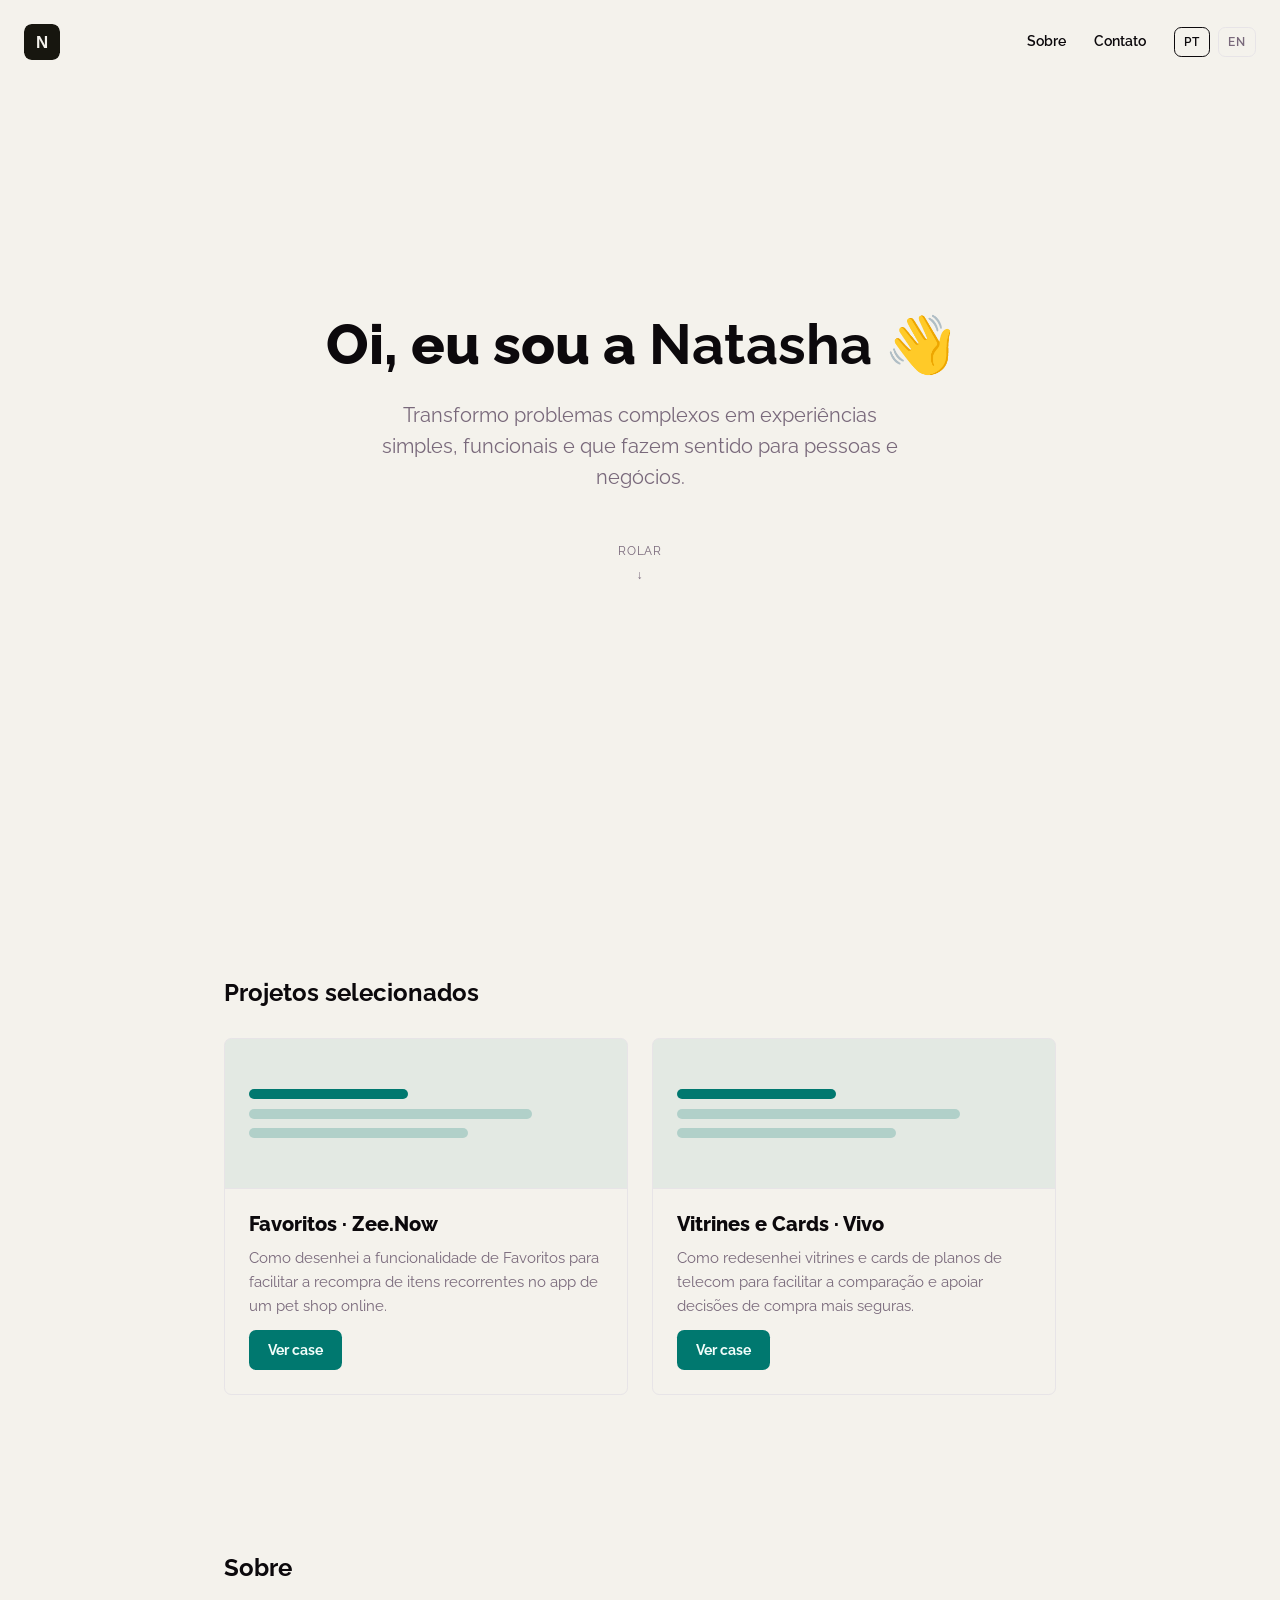
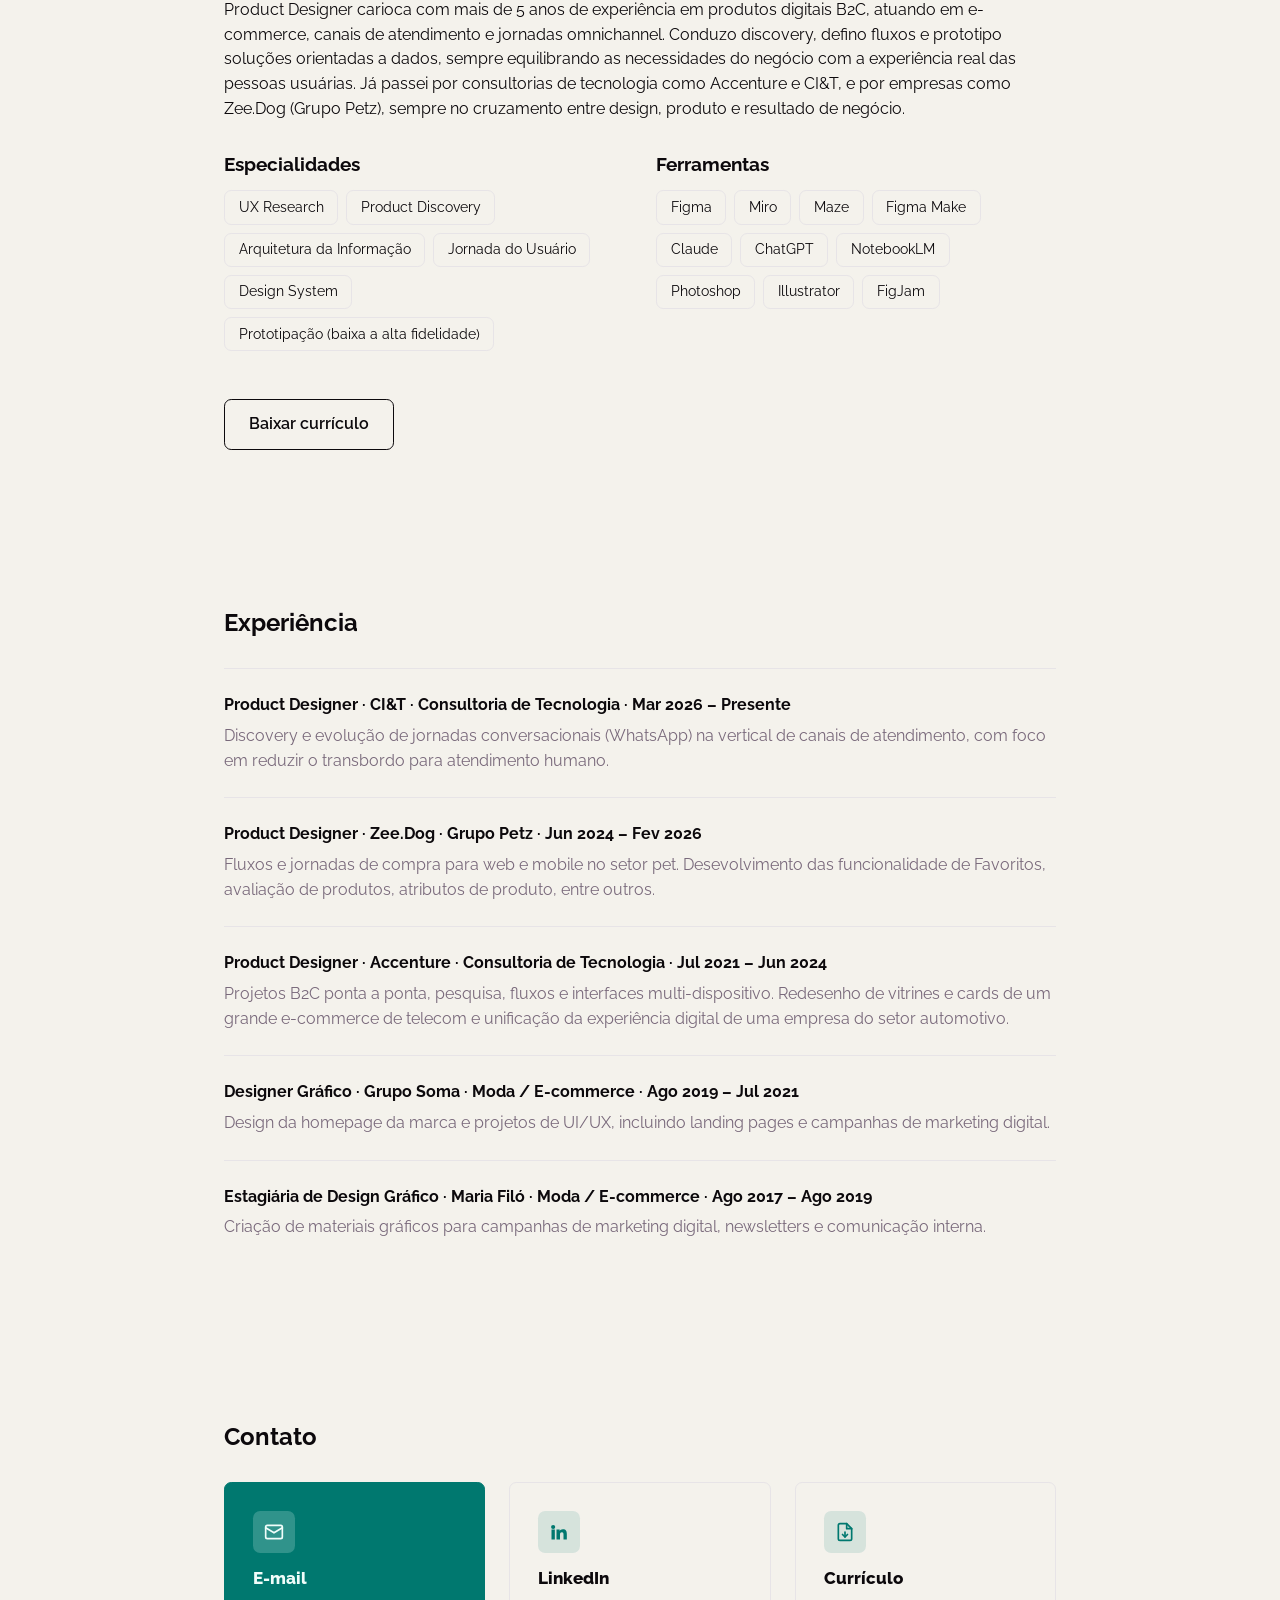
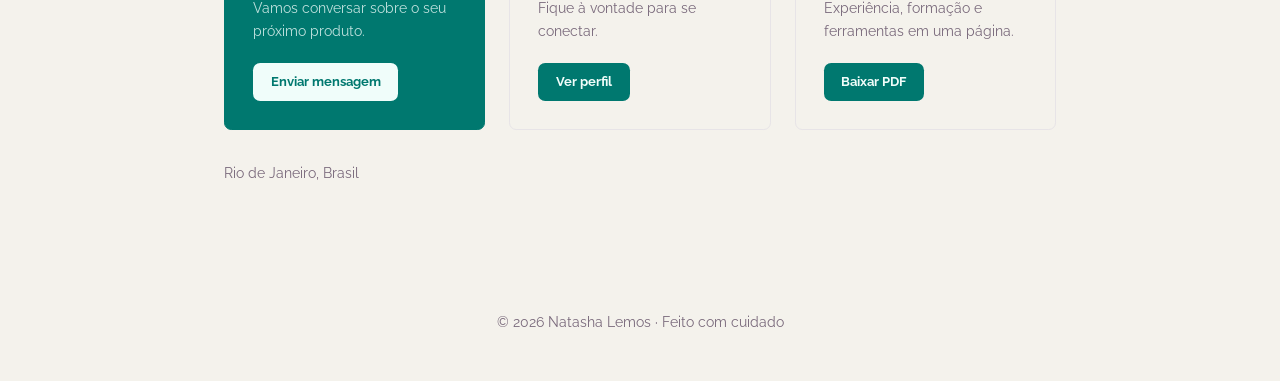
==== index.html @ 6dbf9a7b "Ajusta o texto do card do LinkedIn" ====
<!DOCTYPE html>
<html lang="pt">
<head>
  <meta charset="UTF-8" />
  <meta name="viewport" content="width=device-width, initial-scale=1.0" />
  <title>Natasha Lemos · Product Designer</title>
  <meta name="description" content="Natasha Lemos, Product Designer — discovery, jornadas omnichannel e experiência do usuário em produtos digitais B2C." />

  <meta property="og:type" content="website" />
  <meta property="og:url" content="https://natashalemos.vercel.app/" />
  <meta property="og:title" content="Natasha Lemos · Product Designer" />
  <meta property="og:description" content="Natasha Lemos, Product Designer — discovery, jornadas omnichannel e experiência do usuário em produtos digitais B2C." />
  <meta property="og:image" content="https://natashalemos.vercel.app/assets/og-image.png" />
  <meta property="og:image:width" content="1200" />
  <meta property="og:image:height" content="630" />
  <meta name="twitter:card" content="summary_large_image" />

  <link rel="preconnect" href="https://fonts.googleapis.com" />
  <link rel="preconnect" href="https://fonts.gstatic.com" crossorigin />
  <link rel="stylesheet" href="https://fonts.googleapis.com/css2?family=Raleway:wght@400;600;700;800&display=swap" />

  <link rel="icon" href="favicon.svg" type="image/svg+xml" />
  <link rel="stylesheet" href="css/style.css" />
</head>
<body>

  <header class="site-nav" id="siteNav">
    <a class="site-nav__logo" href="#hero" aria-label="Natasha Lemos">
      <img src="favicon.svg" alt="" width="36" height="36" />
    </a>

    <nav class="site-nav__links">
      <a href="#about">
        <span class="i18n" data-lang="pt">Sobre</span>
        <span class="i18n" data-lang="en" hidden>About</span>
      </a>
      <a href="#contact">
        <span class="i18n" data-lang="pt">Contato</span>
        <span class="i18n" data-lang="en" hidden>Contact</span>
      </a>
      <div class="lang-toggle" role="group" aria-label="Idioma / Language">
        <button type="button" class="lang-btn is-active" data-lang="pt" aria-pressed="true">PT</button>
        <button type="button" class="lang-btn" data-lang="en" aria-pressed="false">EN</button>
      </div>
    </nav>
  </header>

  <main>

    <!-- ============================= HERO ============================= -->
    <section id="hero" class="section hero">
      <h1>
        <span class="i18n" data-lang="pt">Oi, eu sou a <strong>Natasha</strong> 👋</span>
        <span class="i18n" data-lang="en" hidden>Hi, I'm <strong>Natasha</strong> 👋</span>
      </h1>
      <p class="hero__subtitle">
        <span class="i18n" data-lang="pt">Transformo problemas complexos em experiências simples, funcionais e que fazem sentido para pessoas e negócios.</span>
        <span class="i18n" data-lang="en" hidden>I turn complex problems into experiences that are simple, functional, and make sense for people and businesses.</span>
      </p>
      <button type="button" class="scroll-hint" data-scroll-target="#work">
        <span>
          <span class="i18n" data-lang="pt">Rolar</span>
          <span class="i18n" data-lang="en" hidden>Scroll</span>
        </span>
        <span aria-hidden="true">↓</span>
      </button>
    </section>

    <!-- ======================= SELECTED WORK ======================== -->
    <section id="work" class="section work">
      <h2>
        <span class="i18n" data-lang="pt">Projetos selecionados</span>
        <span class="i18n" data-lang="en" hidden>Selected work</span>
      </h2>

      <ul class="work__list">
        <!-- Duplique este <li> para cada novo projeto e ajuste o href e os textos -->
        <li class="work-card">
          <a href="projetos/favoritos-zee-now.html">
            <div class="work-card__preview" aria-hidden="true">
              <span></span><span></span><span></span>
            </div>
            <div class="work-card__body">
              <h3>
                <span class="i18n" data-lang="pt">Favoritos · Zee.Now</span>
                <span class="i18n" data-lang="en" hidden>Favorites · Zee.Now</span>
              </h3>
              <p>
                <span class="i18n" data-lang="pt">Como desenhei a funcionalidade de Favoritos para facilitar a recompra de itens recorrentes no app de um pet shop online.</span>
                <span class="i18n" data-lang="en" hidden>How I designed the Favorites feature to make repurchasing recurring items easier in an online pet shop app.</span>
              </p>
              <span class="work-card__cta">
                <span class="i18n" data-lang="pt">Ver case</span>
                <span class="i18n" data-lang="en" hidden>View case</span>
              </span>
            </div>
          </a>
        </li>
        <li class="work-card">
          <a href="projetos/vitrines-cards-vivo.html">
            <div class="work-card__preview" aria-hidden="true">
              <span></span><span></span><span></span>
            </div>
            <div class="work-card__body">
              <h3>
                <span class="i18n" data-lang="pt">Vitrines e Cards · Vivo</span>
                <span class="i18n" data-lang="en" hidden>Storefronts and Cards · Vivo</span>
              </h3>
              <p>
                <span class="i18n" data-lang="pt">Como redesenhei vitrines e cards de planos de telecom para facilitar a comparação e apoiar decisões de compra mais seguras.</span>
                <span class="i18n" data-lang="en" hidden>How I redesigned telecom plan storefronts and cards to make comparison easier and support more confident purchase decisions.</span>
              </p>
              <span class="work-card__cta">
                <span class="i18n" data-lang="pt">Ver case</span>
                <span class="i18n" data-lang="en" hidden>View case</span>
              </span>
            </div>
          </a>
        </li>
      </ul>
    </section>

    <!-- ============================ ABOUT ============================ -->
    <section id="about" class="section about">
      <h2>
        <span class="i18n" data-lang="pt">Sobre</span>
        <span class="i18n" data-lang="en" hidden>About</span>
      </h2>
      <p>
        <span class="i18n" data-lang="pt">Product Designer carioca com mais de 5 anos de experiência em produtos digitais B2C, atuando em e-commerce, canais de atendimento e jornadas omnichannel. Conduzo discovery, defino fluxos e prototipo soluções orientadas a dados, sempre equilibrando as necessidades do negócio com a experiência real das pessoas usuárias. Já passei por consultorias de tecnologia como Accenture e CI&T, e por empresas como Zee.Dog (Grupo Petz), sempre no cruzamento entre design, produto e resultado de negócio.</span>
        <span class="i18n" data-lang="en" hidden>Product Designer based in Rio de Janeiro, Brazil, with 5+ years of experience in B2C digital products across e-commerce, customer service channels, and omnichannel journeys. I run discovery, define flows, and prototype data-informed solutions, always balancing business needs with real user experience. I've worked with technology consultancies like Accenture and CI&T, and with companies like Zee.Dog (Grupo Petz), always at the intersection of design, product, and business outcomes.</span>
      </p>

      <div class="about__grid">
        <div>
          <h3>
            <span class="i18n" data-lang="pt">Especialidades</span>
            <span class="i18n" data-lang="en" hidden>Specialties</span>
          </h3>
          <ul class="tag-list">
            <li><span class="i18n" data-lang="pt">UX Research</span><span class="i18n" data-lang="en" hidden>UX Research</span></li>
            <li><span class="i18n" data-lang="pt">Product Discovery</span><span class="i18n" data-lang="en" hidden>Product Discovery</span></li>
            <li><span class="i18n" data-lang="pt">Arquitetura da Informação</span><span class="i18n" data-lang="en" hidden>Information Architecture</span></li>
            <li><span class="i18n" data-lang="pt">Jornada do Usuário</span><span class="i18n" data-lang="en" hidden>User Journey</span></li>
            <li><span class="i18n" data-lang="pt">Design System</span><span class="i18n" data-lang="en" hidden>Design Systems</span></li>
            <li><span class="i18n" data-lang="pt">Prototipação (baixa a alta fidelidade)</span><span class="i18n" data-lang="en" hidden>Prototyping (low to high fidelity)</span></li>
          </ul>
        </div>

        <div>
          <h3>
            <span class="i18n" data-lang="pt">Ferramentas</span>
            <span class="i18n" data-lang="en" hidden>Tools</span>
          </h3>
          <ul class="tag-list">
            <li>Figma</li>
            <li>Miro</li>
            <li>Maze</li>
            <li>Figma Make</li>
            <li>Claude</li>
            <li>ChatGPT</li>
            <li>NotebookLM</li>
            <li>Photoshop</li>
            <li>Illustrator</li>
            <li>FigJam</li>
          </ul>
        </div>
      </div>

      <a class="button" href="assets/CV-NatashaLemosFerreira.pdf" download>
        <span class="i18n" data-lang="pt">Baixar currículo</span>
        <span class="i18n" data-lang="en" hidden>Download CV</span>
      </a>
    </section>

    <!-- ========================= EXPERIENCE ========================== -->
    <section id="experience" class="section experience">
      <h2>
        <span class="i18n" data-lang="pt">Experiência</span>
        <span class="i18n" data-lang="en" hidden>Experience</span>
      </h2>

      <ol class="timeline">
        <li>
          <p class="timeline__role">
            <span class="i18n" data-lang="pt">Product Designer · CI&amp;T · Consultoria de Tecnologia · Mar 2026 – Presente</span>
            <span class="i18n" data-lang="en" hidden>Product Designer · CI&amp;T · Technology Consultancy · Mar 2026 – Present</span>
          </p>
          <p class="timeline__desc">
            <span class="i18n" data-lang="pt">Discovery e evolução de jornadas conversacionais (WhatsApp) na vertical de canais de atendimento, com foco em reduzir o transbordo para atendimento humano.</span>
            <span class="i18n" data-lang="en" hidden>Discovery and evolution of conversational journeys (WhatsApp) within the customer service channels vertical, focused on reducing handoffs to human support.</span>
          </p>
        </li>
        <li>
          <p class="timeline__role">
            <span class="i18n" data-lang="pt">Product Designer · Zee.Dog · Grupo Petz · Jun 2024 – Fev 2026</span>
            <span class="i18n" data-lang="en" hidden>Product Designer · Zee.Dog · Grupo Petz · Jun 2024 – Feb 2026</span>
          </p>
          <p class="timeline__desc">
            <span class="i18n" data-lang="pt">Fluxos e jornadas de compra para web e mobile no setor pet. Desevolvimento das funcionalidade de Favoritos, avaliação de produtos, atributos de produto, entre outros.</span>
            <span class="i18n" data-lang="en" hidden>Purchase flows and customer journeys for web and mobile in the pet industry. Development of features such as Favorites, product reviews, product attributes, and more.</span>
          </p>
        </li>
        <li>
          <p class="timeline__role">
            <span class="i18n" data-lang="pt">Product Designer · Accenture · Consultoria de Tecnologia · Jul 2021 – Jun 2024</span>
            <span class="i18n" data-lang="en" hidden>Product Designer · Accenture · Technology Consultancy · Jul 2021 – Jun 2024</span>
          </p>
          <p class="timeline__desc">
            <span class="i18n" data-lang="pt">Projetos B2C ponta a ponta, pesquisa, fluxos e interfaces multi-dispositivo. Redesenho de vitrines e cards de um grande e-commerce de telecom e unificação da experiência digital de uma empresa do setor automotivo.</span>
            <span class="i18n" data-lang="en" hidden>End-to-end B2C projects — research, flows, and multi-device interfaces. Redesigned e-commerce storefronts for a telecom company and unified the digital experience for an automotive company.</span>
          </p>
        </li>
        <li>
          <p class="timeline__role">
            <span class="i18n" data-lang="pt">Designer Gráfico · Grupo Soma · Moda / E-commerce · Ago 2019 – Jul 2021</span>
            <span class="i18n" data-lang="en" hidden>Graphic Designer · Grupo Soma · Fashion / E-commerce · Aug 2019 – Jul 2021</span>
          </p>
          <p class="timeline__desc">
            <span class="i18n" data-lang="pt">Design da homepage da marca e projetos de UI/UX, incluindo landing pages e campanhas de marketing digital.</span>
            <span class="i18n" data-lang="en" hidden>Designed the brand's homepage and UI/UX projects, including landing pages and digital marketing campaigns.</span>
          </p>
        </li>
        <li>
          <p class="timeline__role">
            <span class="i18n" data-lang="pt">Estagiária de Design Gráfico · Maria Filó · Moda / E-commerce · Ago 2017 – Ago 2019</span>
            <span class="i18n" data-lang="en" hidden>Graphic Design Intern · Maria Filó · Fashion / E-commerce · Aug 2017 – Aug 2019</span>
          </p>
          <p class="timeline__desc">
            <span class="i18n" data-lang="pt">Criação de materiais gráficos para campanhas de marketing digital, newsletters e comunicação interna.</span>
            <span class="i18n" data-lang="en" hidden>Created graphic materials for digital marketing campaigns, newsletters, and internal communications.</span>
          </p>
        </li>
      </ol>
    </section>

    <!-- =========================== CONTACT ============================ -->
    <section id="contact" class="section contact">
      <h2>
        <span class="i18n" data-lang="pt">Contato</span>
        <span class="i18n" data-lang="en" hidden>Contact</span>
      </h2>
      <div class="contact__grid">
        <a class="contact-card contact-card--accent" href="mailto:natasha.lemosmf@gmail.com">
          <span class="contact-card__icon" aria-hidden="true">
            <svg viewBox="0 0 24 24" fill="none" stroke="currentColor" stroke-width="2" stroke-linecap="round" stroke-linejoin="round">
              <rect x="2" y="4" width="20" height="16" rx="2" />
              <path d="m22 7-10 6L2 7" />
            </svg>
          </span>
          <h3>
            <span class="i18n" data-lang="pt">E-mail</span>
            <span class="i18n" data-lang="en" hidden>Email</span>
          </h3>
          <p>
            <span class="i18n" data-lang="pt">Vamos conversar sobre o seu próximo produto.</span>
            <span class="i18n" data-lang="en" hidden>Let's talk about your next product.</span>
          </p>
          <span class="contact-card__cta">
            <span class="i18n" data-lang="pt">Enviar mensagem</span>
            <span class="i18n" data-lang="en" hidden>Send a message</span>
          </span>
        </a>

        <a class="contact-card" href="https://www.linkedin.com/in/natashalemos/" target="_blank" rel="noopener">
          <span class="contact-card__icon" aria-hidden="true">
            <svg viewBox="0 0 24 24" fill="currentColor">
              <path d="M4.98 3.5a2.5 2.5 0 1 1 0 5 2.5 2.5 0 0 1 0-5zM3 9h4v12H3zM9 9h3.8v1.7h.05c.53-.95 1.83-1.95 3.77-1.95 4.03 0 4.78 2.5 4.78 5.75V21h-4v-5.6c0-1.34-.03-3.06-1.95-3.06-1.95 0-2.25 1.45-2.25 2.96V21H9z" />
            </svg>
          </span>
          <h3>LinkedIn</h3>
          <p>
            <span class="i18n" data-lang="pt">Fique à vontade para se conectar.</span>
            <span class="i18n" data-lang="en" hidden>Feel free to connect.</span>
          </p>
          <span class="contact-card__cta">
            <span class="i18n" data-lang="pt">Ver perfil</span>
            <span class="i18n" data-lang="en" hidden>View profile</span>
          </span>
        </a>

        <a class="contact-card" href="assets/CV-NatashaLemosFerreira.pdf" download>
          <span class="contact-card__icon" aria-hidden="true">
            <svg viewBox="0 0 24 24" fill="none" stroke="currentColor" stroke-width="2" stroke-linecap="round" stroke-linejoin="round">
              <path d="M14 2H6a2 2 0 0 0-2 2v16a2 2 0 0 0 2 2h12a2 2 0 0 0 2-2V8z" />
              <path d="M14 2v6h6" />
              <path d="M12 18v-6" />
              <path d="m9 15 3 3 3-3" />
            </svg>
          </span>
          <h3>
            <span class="i18n" data-lang="pt">Currículo</span>
            <span class="i18n" data-lang="en" hidden>Resume</span>
          </h3>
          <p>
            <span class="i18n" data-lang="pt">Experiência, formação e ferramentas em uma página.</span>
            <span class="i18n" data-lang="en" hidden>Experience, education, and tools on a single page.</span>
          </p>
          <span class="contact-card__cta">
            <span class="i18n" data-lang="pt">Baixar PDF</span>
            <span class="i18n" data-lang="en" hidden>Download PDF</span>
          </span>
        </a>
      </div>

      <p class="contact__location">
        <span class="i18n" data-lang="pt">Rio de Janeiro, Brasil</span>
        <span class="i18n" data-lang="en" hidden>Rio de Janeiro, Brazil</span>
      </p>
    </section>

  </main>

  <footer class="footer">
    <p>
      &copy; <span id="year"></span> Natasha Lemos ·
      <span class="i18n" data-lang="pt">Feito com cuidado</span>
      <span class="i18n" data-lang="en" hidden>Made with care</span>
    </p>
  </footer>

  <script src="js/main.js"></script>
</body>
</html>
---- css/style.css ----
/* ===================================================================
   Design tokens
   =================================================================== */
/* Tema exportado do shadcn/ui — preset b5dy0WJYw
   (estilo Luma, base Mauve, acento Teal, radius Small, fonte Raleway).
   A cor de fundo é a original do portfólio, não a do preset. */
:root {
  --bg: #f4f2ec;
  --text: oklch(0.145 0.008 326);
  --muted: oklch(0.542 0.034 322.5);
  --accent: oklch(0.511 0.096 186.391);
  --accent-contrast: oklch(0.984 0.014 180.72);
  --border: oklch(0.922 0.005 325.62);
  --radius: 0.45rem;
  --maxw: 880px;
  --font-body: "Raleway", -apple-system, BlinkMacSystemFont, "Segoe UI",
    Helvetica, Arial, sans-serif;
  --font-heading: "Raleway", -apple-system, BlinkMacSystemFont, "Segoe UI",
    Helvetica, Arial, sans-serif;
}

* {
  box-sizing: border-box;
}

html {
  scroll-behavior: smooth;
}

body {
  margin: 0;
  background: var(--bg);
  color: var(--text);
  font-family: var(--font-body);
  line-height: 1.55;
}

h1,
h2,
h3 {
  font-family: var(--font-heading);
  line-height: 1.1;
  margin: 0;
}

p {
  margin: 0;
}

a {
  color: inherit;
}

ul,
ol {
  margin: 0;
  padding: 0;
  list-style: none;
}

/* Esconde o idioma que não está ativo (ver js/main.js) */
.i18n[hidden] {
  display: none;
}

/* ===================================================================
   Navegação fixa no topo
   =================================================================== */
.site-nav {
  position: fixed;
  top: 0;
  left: 0;
  right: 0;
  z-index: 50;
  display: flex;
  align-items: center;
  justify-content: space-between;
  gap: 1rem;
  padding: 1.5rem;
  background: transparent;
  border-bottom: 1px solid transparent;
  transition: background-color 0.25s ease, border-color 0.25s ease,
    backdrop-filter 0.25s ease;
}

/* Enquanto a página está no topo, o header fica transparente sobre o hero.
   Ao rolar, js/main.js adiciona esta classe e ele vira um vidro fosco. */
.site-nav.is-scrolled {
  background: rgba(244, 242, 236, 0.75);
  border-bottom-color: var(--border);
  backdrop-filter: blur(10px);
  -webkit-backdrop-filter: blur(10px);
}

.site-nav__logo {
  display: flex;
  align-items: center;
  line-height: 0;
}

.site-nav__logo img {
  display: block;
  width: 36px;
  height: 36px;
  border-radius: var(--radius);
}

.site-nav__links {
  display: flex;
  align-items: center;
  gap: 1.75rem;
}

.site-nav__links a {
  text-decoration: none;
  font-size: 0.85rem;
  font-weight: 600;
}

.site-nav__links a:hover {
  color: var(--accent);
}

.lang-toggle {
  display: flex;
  gap: 0.5rem;
}

.lang-btn {
  border: 1px solid var(--border);
  background: transparent;
  color: var(--muted);
  font: inherit;
  font-size: 0.75rem;
  font-weight: 600;
  text-transform: uppercase;
  letter-spacing: 0.04em;
  padding: 0.3rem 0.6rem;
  border-radius: var(--radius);
  cursor: pointer;
}

.lang-btn.is-active {
  border-color: var(--text);
  color: var(--text);
}

@media (max-width: 640px) {
  .site-nav {
    flex-wrap: wrap;
    padding: 1rem 1.25rem;
  }

  .site-nav__links {
    gap: 1rem;
  }
}

/* ===================================================================
   Seções gerais
   =================================================================== */
.section {
  max-width: var(--maxw);
  margin: 0 auto;
  padding: 5rem 1.5rem;
  scroll-margin-top: 5rem;
}

/* ===================================================================
   Hero
   =================================================================== */
.hero {
  min-height: 100svh;
  max-width: none;
  display: flex;
  flex-direction: column;
  justify-content: center;
  align-items: center;
  text-align: center;
  gap: 1.5rem;
  padding-left: clamp(1.5rem, 6vw, 6rem);
  padding-right: clamp(1.5rem, 6vw, 6rem);
}

.hero h1 {
  font-size: clamp(2rem, 6vw, 3.5rem);
  font-weight: 800;
  max-width: 22ch;
}

.hero__subtitle {
  color: var(--muted);
  font-size: clamp(1rem, 2.2vw, 1.25rem);
  max-width: 45ch;
}

.scroll-hint {
  margin-top: 1.5rem;
  border: none;
  background: none;
  color: var(--muted);
  font: inherit;
  font-size: 0.75rem;
  text-transform: uppercase;
  letter-spacing: 0.08em;
  display: flex;
  flex-direction: column;
  align-items: center;
  gap: 0.4rem;
  cursor: pointer;
}

/* ===================================================================
   Selected work — cards lado a lado
   =================================================================== */
.work h2 {
  margin-bottom: 2rem;
}

.work__list {
  display: grid;
  grid-template-columns: repeat(auto-fit, minmax(280px, 1fr));
  gap: 1.5rem;
}

.work-card {
  display: flex;
}

.work-card > a {
  display: flex;
  flex-direction: column;
  width: 100%;
  border: 1px solid var(--border);
  border-radius: var(--radius);
  background: var(--bg);
  text-decoration: none;
  overflow: hidden;
  transition: border-color 0.2s ease, transform 0.2s ease,
    box-shadow 0.2s ease;
}

.work-card > a:hover {
  border-color: var(--accent);
  transform: translateY(-2px);
  box-shadow: 0 8px 24px rgba(0, 0, 0, 0.06);
}

/* Miniatura abstrata no topo do card (puramente decorativa) */
.work-card__preview {
  display: flex;
  flex-direction: column;
  justify-content: center;
  gap: 0.6rem;
  height: 150px;
  padding: 1.5rem;
  background: color-mix(in oklab, var(--accent) 7%, transparent);
  border-bottom: 1px solid var(--border);
}

.work-card__preview span {
  display: block;
  height: 10px;
  border-radius: var(--radius);
  background: color-mix(in oklab, var(--accent) 22%, transparent);
}

.work-card__preview span:nth-child(1) {
  width: 45%;
  background: var(--accent);
}

.work-card__preview span:nth-child(2) {
  width: 80%;
}

.work-card__preview span:nth-child(3) {
  width: 62%;
}

.work-card__body {
  display: flex;
  flex-direction: column;
  gap: 0.75rem;
  padding: 1.5rem;
  flex: 1;
}

.work-card__body h3 {
  font-size: 1.25rem;
  font-weight: 800;
}

.work-card__body p {
  color: var(--muted);
  font-size: 0.95rem;
}

.work-card__cta {
  align-self: flex-start;
  margin-top: auto;
  padding: 0.6rem 1.2rem;
  border-radius: var(--radius);
  background: var(--accent);
  color: var(--accent-contrast);
  font-size: 0.85rem;
  font-weight: 700;
}

/* ===================================================================
   About
   =================================================================== */
.about__grid {
  display: grid;
  grid-template-columns: repeat(auto-fit, minmax(200px, 1fr));
  gap: 2rem;
  margin: 2rem 0;
}

.about h2,
.about h3 {
  margin-bottom: 1rem;
}

.tag-list {
  display: flex;
  flex-wrap: wrap;
  gap: 0.5rem;
}

.tag-list li {
  border: 1px solid var(--border);
  border-radius: var(--radius);
  padding: 0.35rem 0.85rem;
  font-size: 0.85rem;
}

.button {
  display: inline-block;
  margin-top: 1rem;
  padding: 0.75rem 1.5rem;
  border: 1px solid var(--text);
  border-radius: var(--radius);
  text-decoration: none;
  font-weight: 600;
}

.button:hover {
  background: var(--text);
  color: var(--bg);
}

/* ===================================================================
   Experience
   =================================================================== */
.experience h2 {
  margin-bottom: 2rem;
}

.timeline li {
  border-top: 1px solid var(--border);
  padding: 1.5rem 0;
}

.timeline__role {
  font-weight: 700;
  margin-bottom: 0.35rem;
}

.timeline__desc {
  color: var(--muted);
}

/* ===================================================================
   Contact — cards lado a lado
   =================================================================== */
.contact h2 {
  margin-bottom: 2rem;
}

.contact__grid {
  display: grid;
  grid-template-columns: repeat(auto-fit, minmax(240px, 1fr));
  gap: 1.5rem;
}

.contact-card {
  display: flex;
  flex-direction: column;
  gap: 0.6rem;
  padding: 1.75rem;
  border: 1px solid var(--border);
  border-radius: var(--radius);
  text-decoration: none;
  transition: border-color 0.2s ease, transform 0.2s ease,
    box-shadow 0.2s ease;
}

.contact-card:hover {
  border-color: var(--accent);
  transform: translateY(-2px);
  box-shadow: 0 8px 24px rgba(0, 0, 0, 0.06);
}

.contact-card__icon {
  display: flex;
  align-items: center;
  justify-content: center;
  width: 42px;
  height: 42px;
  margin-bottom: 0.4rem;
  border-radius: var(--radius);
  background: color-mix(in oklab, var(--accent) 12%, transparent);
  color: var(--accent);
}

.contact-card__icon svg {
  width: 20px;
  height: 20px;
}

.contact-card h3 {
  font-size: 1.05rem;
  font-weight: 800;
}

.contact-card p {
  color: var(--muted);
  font-size: 0.9rem;
}

.contact-card__cta {
  align-self: flex-start;
  margin-top: 0.75rem;
  padding: 0.55rem 1.1rem;
  border-radius: var(--radius);
  background: var(--accent);
  color: var(--accent-contrast);
  font-size: 0.8rem;
  font-weight: 700;
}

/* Card em destaque (fundo sólido no acento) */
.contact-card--accent {
  background: var(--accent);
  border-color: var(--accent);
  color: var(--accent-contrast);
}

.contact-card--accent p {
  color: color-mix(in oklab, var(--accent-contrast) 80%, transparent);
}

.contact-card--accent .contact-card__icon {
  background: color-mix(in oklab, var(--accent-contrast) 20%, transparent);
  color: var(--accent-contrast);
}

.contact-card--accent .contact-card__cta {
  background: var(--accent-contrast);
  color: var(--accent);
}

.contact__location {
  margin-top: 2rem;
  color: var(--muted);
  font-size: 0.9rem;
}

/* ===================================================================
   Footer
   =================================================================== */
.footer {
  text-align: center;
  padding: 3rem 1.5rem;
  color: var(--muted);
  font-size: 0.85rem;
}

/* ===================================================================
   Página de case study (projetos/*.html)
   =================================================================== */
.back-link {
  display: inline-flex;
  align-items: center;
  gap: 0.5rem;
  text-decoration: none;
  color: var(--muted);
  font-size: 0.85rem;
  margin: 6rem auto 0;
  max-width: var(--maxw);
  padding: 0 1.5rem;
}

.back-link:hover {
  color: var(--text);
}

@media (max-width: 640px) {
  .back-link {
    margin-top: 1.5rem;
  }
}

.case-header {
  padding-top: 2rem;
  padding-bottom: 3.5rem;
}

/* As seções do case ficam mais próximas entre si do que as da home,
   para o texto ser lido como um documento contínuo. */
.case-section {
  padding-top: 0;
  padding-bottom: 3rem;
}

.tags {
  display: flex;
  flex-wrap: wrap;
  gap: 0.5rem;
  margin-bottom: 1.5rem;
}

.tag {
  border: 1px solid var(--border);
  border-radius: var(--radius);
  padding: 0.35rem 0.85rem;
  font-size: 0.75rem;
  text-transform: uppercase;
  letter-spacing: 0.04em;
  color: var(--muted);
}

.case-header h1 {
  font-size: clamp(1.75rem, 5vw, 3rem);
  margin-bottom: 1rem;
}

.case-header .subtitle {
  color: var(--muted);
  font-size: 1.1rem;
  max-width: 60ch;
}

.meta-grid {
  display: grid;
  grid-template-columns: repeat(auto-fit, minmax(160px, 1fr));
  gap: 1.5rem;
  margin: 2.5rem 0 0;
  padding: 1.5rem 0;
  border-top: 1px solid var(--border);
  border-bottom: 1px solid var(--border);
}

.meta-grid dt {
  font-size: 0.75rem;
  text-transform: uppercase;
  letter-spacing: 0.04em;
  color: var(--muted);
  margin-bottom: 0.35rem;
}

.meta-grid dd {
  margin: 0;
  font-weight: 600;
}

.case-section h2 {
  font-size: 1.35rem;
  margin-bottom: 0.75rem;
}

.case-section h3 {
  font-size: 1.05rem;
  margin: 1.75rem 0 0.5rem;
}

.case-section h3:first-of-type {
  margin-top: 0;
}

.case-section p {
  color: var(--muted);
  max-width: 70ch;
}

.case-section p + p {
  margin-top: 1rem;
}

.case-section ul {
  display: flex;
  flex-direction: column;
  gap: 0.5rem;
  color: var(--muted);
}

.case-section ul li::before {
  content: "— ";
}

.stats-grid {
  display: grid;
  grid-template-columns: repeat(auto-fit, minmax(140px, 1fr));
  gap: 2rem;
}

.stats-grid strong {
  display: block;
  font-family: var(--font-heading);
  font-size: clamp(1.75rem, 4vw, 2.5rem);
  font-weight: 800;
  color: var(--accent);
}

.stats-grid span {
  color: var(--muted);
  font-size: 0.85rem;
}

/* Nome da empresa acima do título do case */
.case-header .case-company {
  font-size: 0.8rem;
  font-weight: 700;
  text-transform: uppercase;
  letter-spacing: 0.08em;
  color: var(--accent);
  margin-bottom: 0.75rem;
}

/* Imagens dos cases
   ------------------------------------------------------------------ */
.case-figure {
  max-width: var(--maxw);
  margin: 0 auto;
  padding: 0 1.5rem 4rem;
}

.case-figure img {
  display: block;
  width: 100%;
  height: auto;
  border: 1px solid var(--border);
  border-radius: var(--radius);
}

.case-figure figcaption {
  margin-top: 0.75rem;
  color: var(--muted);
  font-size: 0.85rem;
}

/* Trio de telas de celular, lado a lado */
.screens {
  display: grid;
  grid-template-columns: repeat(auto-fit, minmax(200px, 1fr));
  gap: 2rem;
  max-width: var(--maxw);
  margin: 0 auto;
  padding: 0 1.5rem 4rem;
}

.screens figure {
  margin: 0;
}

.screens img {
  display: block;
  width: 100%;
  height: auto;
  border-radius: var(--radius);
}

.screens figcaption {
  margin-top: 1rem;
  font-size: 0.85rem;
  color: var(--muted);
}

.screens figcaption strong {
  display: block;
  color: var(--text);
  font-weight: 700;
  margin-bottom: 0.15rem;
}

/* Blocos de métricas (ex.: "como medimos o sucesso") */
.metrics-grid {
  display: grid;
  grid-template-columns: repeat(auto-fit, minmax(220px, 1fr));
  gap: 1.5rem;
  margin-top: 1.5rem;
}

.metrics-card {
  padding: 1.5rem;
  border: 1px solid var(--border);
  border-radius: var(--radius);
}

.metrics-card h3 {
  font-size: 0.95rem;
  margin: 0 0 0.75rem;
}

.metrics-card ul {
  display: flex;
  flex-direction: column;
  gap: 0.5rem;
  color: var(--muted);
  font-size: 0.9rem;
}

.metrics-card ul li::before {
  content: "— ";
}

/* Link "voltar ao topo" no fim do case */
.to-top {
  display: block;
  max-width: var(--maxw);
  margin: 0 auto;
  padding: 0 1.5rem 5rem;
  color: var(--muted);
  font-size: 0.85rem;
  text-decoration: none;
}

.to-top:hover {
  color: var(--accent);
}
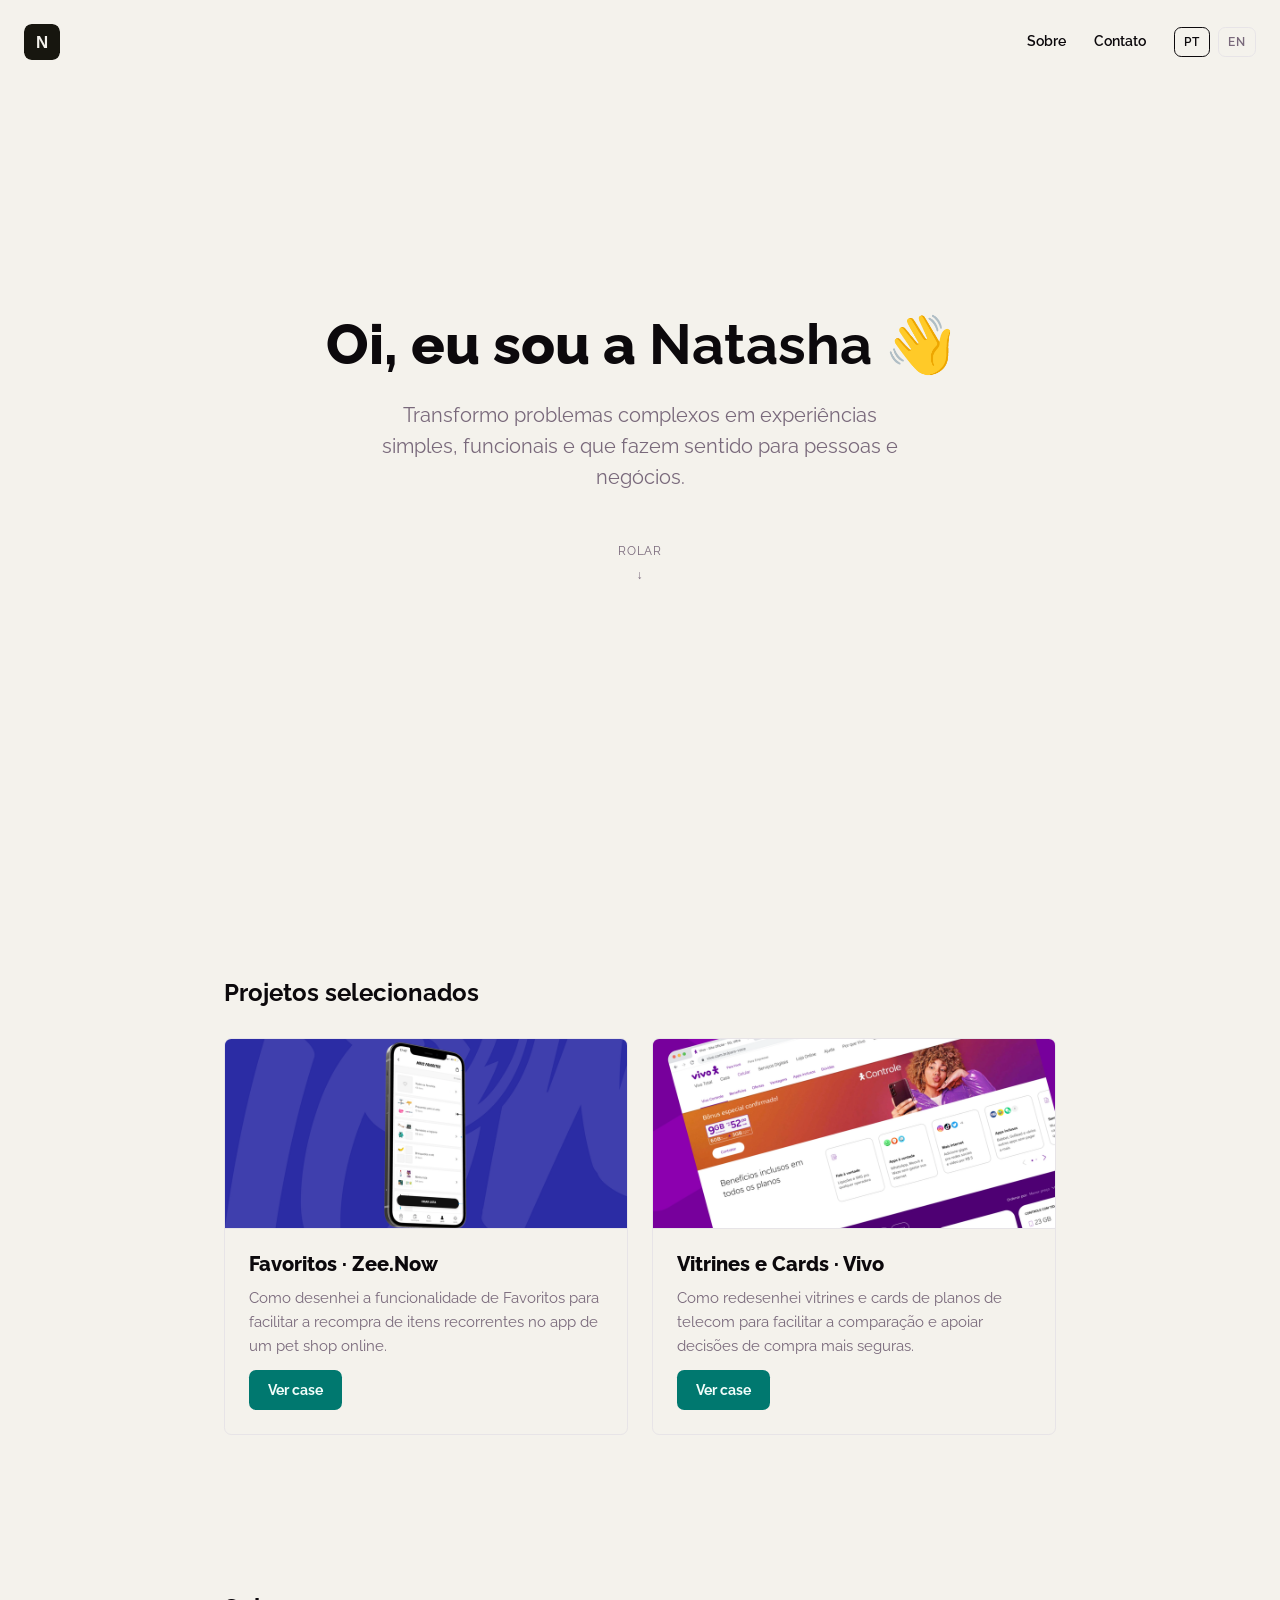
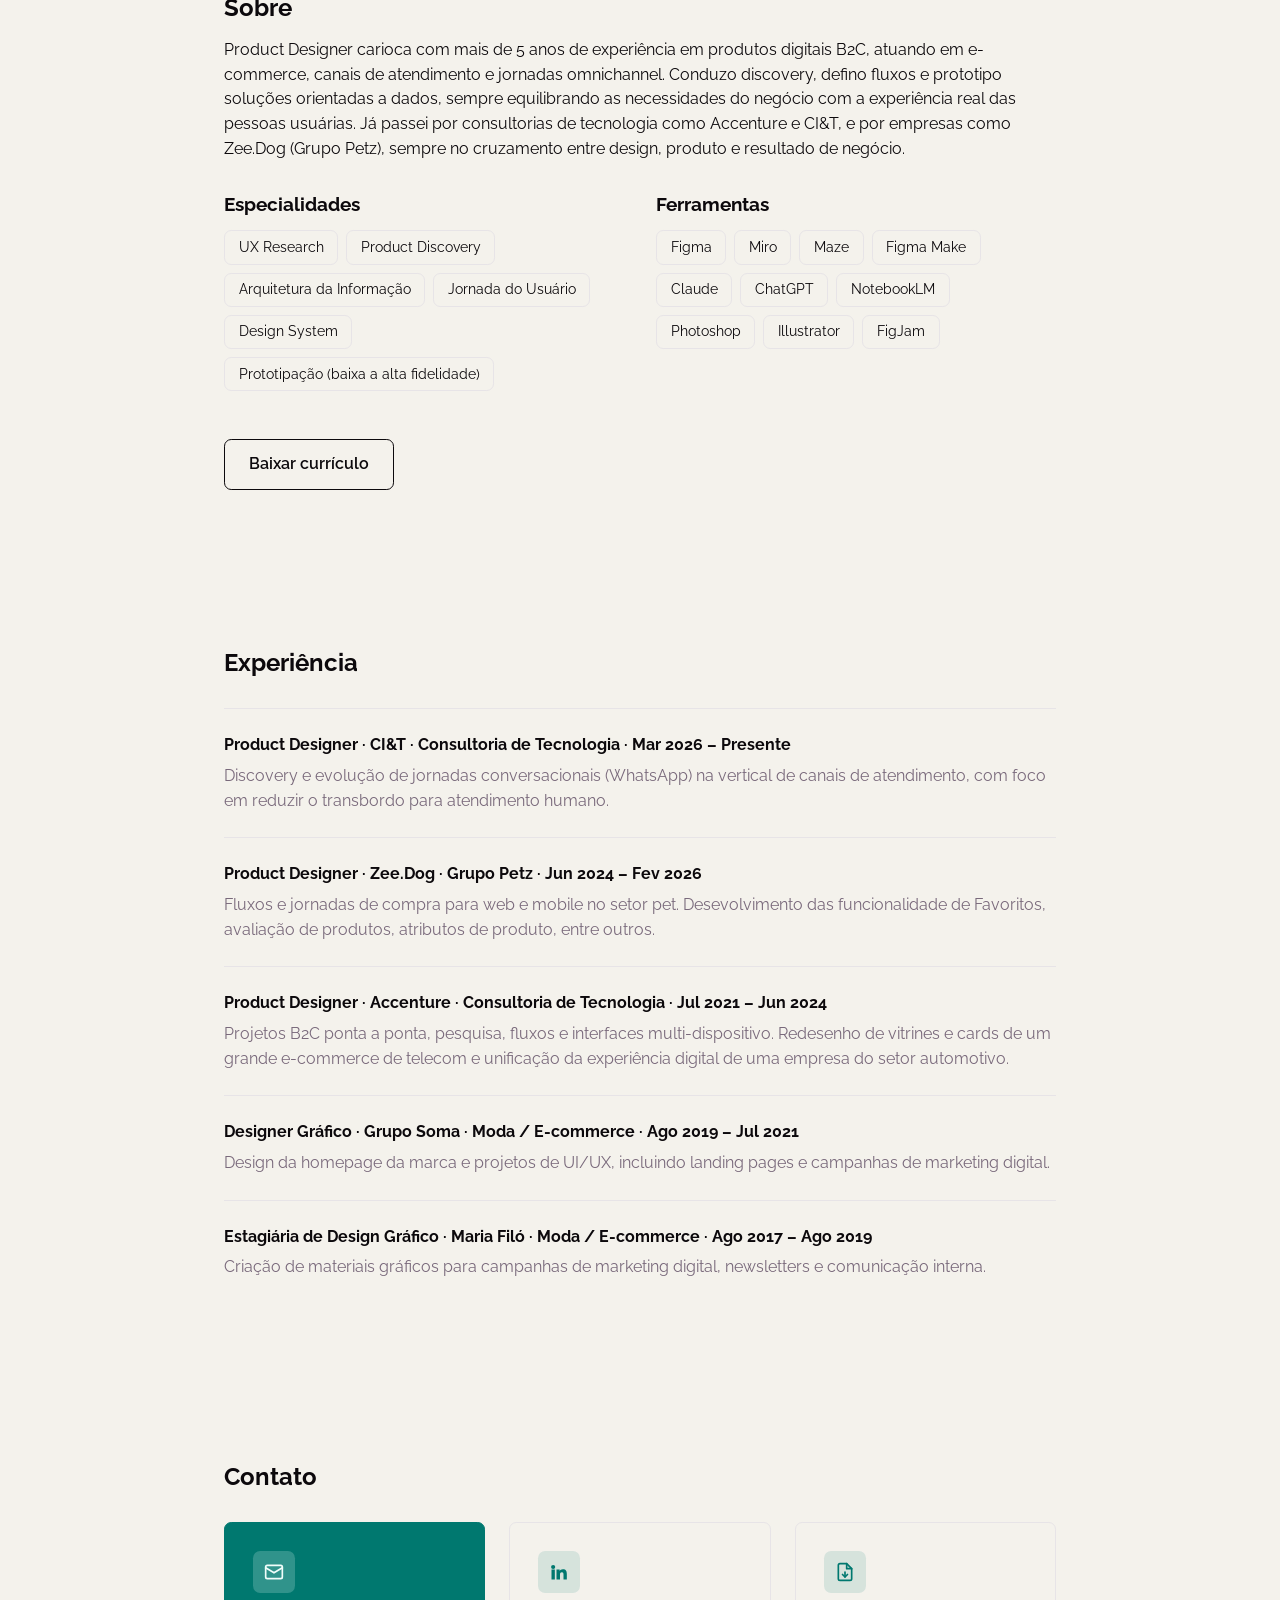
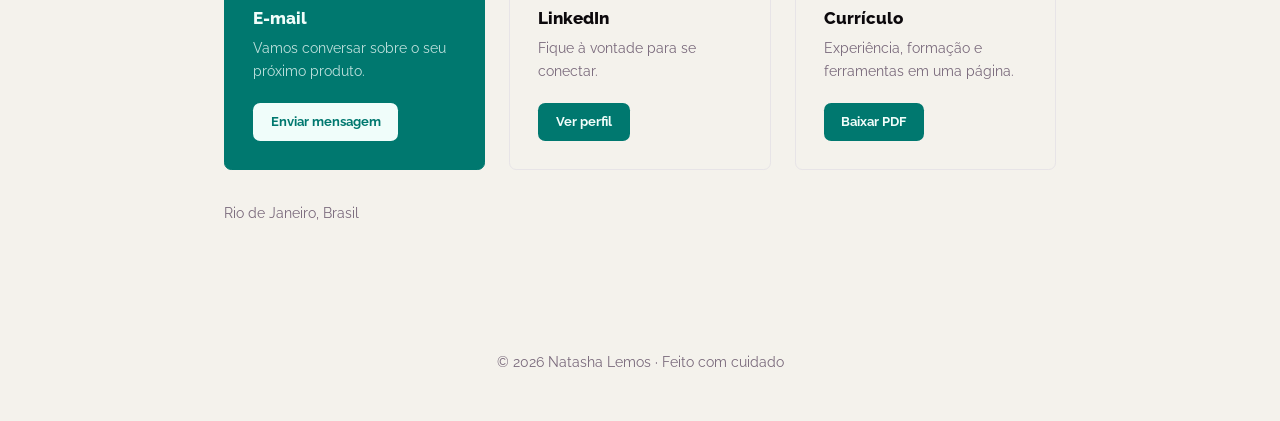
==== commit ffcc2d4a: "Usa as capas dos projetos como imagem nos cards da home" ====
--- a/index.html
+++ b/index.html
@@ -77,9 +77,10 @@
         <!-- Duplique este <li> para cada novo projeto e ajuste o href e os textos -->
         <li class="work-card">
           <a href="projetos/favoritos-zee-now.html">
-            <div class="work-card__preview" aria-hidden="true">
-              <span></span><span></span><span></span>
-            </div>
+            <img class="work-card__cover"
+                 src="assets/projetos/favoritos-zee-now/capa.png"
+                 alt="Tela Meus Favoritos do app da Zee.Now em um mockup de celular."
+                 width="900" height="506" loading="lazy" />
             <div class="work-card__body">
               <h3>
                 <span class="i18n" data-lang="pt">Favoritos · Zee.Now</span>
@@ -98,9 +99,10 @@
         </li>
         <li class="work-card">
           <a href="projetos/vitrines-cards-vivo.html">
-            <div class="work-card__preview" aria-hidden="true">
-              <span></span><span></span><span></span>
-            </div>
+            <img class="work-card__cover"
+                 src="assets/projetos/vitrines-cards-vivo/capa.png"
+                 alt="Vitrine de planos da Vivo aberta no navegador, em um mockup de desktop."
+                 width="900" height="900" loading="lazy" />
             <div class="work-card__body">
               <h3>
                 <span class="i18n" data-lang="pt">Vitrines e Cards · Vivo</span>
--- a/css/style.css
+++ b/css/style.css
@@ -246,36 +246,16 @@
   box-shadow: 0 8px 24px rgba(0, 0, 0, 0.06);
 }
 
-/* Miniatura abstrata no topo do card (puramente decorativa) */
-.work-card__preview {
-  display: flex;
-  flex-direction: column;
-  justify-content: center;
-  gap: 0.6rem;
-  height: 150px;
-  padding: 1.5rem;
-  background: color-mix(in oklab, var(--accent) 7%, transparent);
+/* Capa do projeto no topo do card.
+   As capas têm proporções diferentes, então a altura é fixa e a imagem é
+   recortada pelo centro (object-fit: cover) para os cards se alinharem. */
+.work-card__cover {
+  display: block;
+  width: 100%;
+  height: 190px;
+  object-fit: cover;
+  object-position: center;
   border-bottom: 1px solid var(--border);
-}
-
-.work-card__preview span {
-  display: block;
-  height: 10px;
-  border-radius: var(--radius);
-  background: color-mix(in oklab, var(--accent) 22%, transparent);
-}
-
-.work-card__preview span:nth-child(1) {
-  width: 45%;
-  background: var(--accent);
-}
-
-.work-card__preview span:nth-child(2) {
-  width: 80%;
-}
-
-.work-card__preview span:nth-child(3) {
-  width: 62%;
 }
 
 .work-card__body {
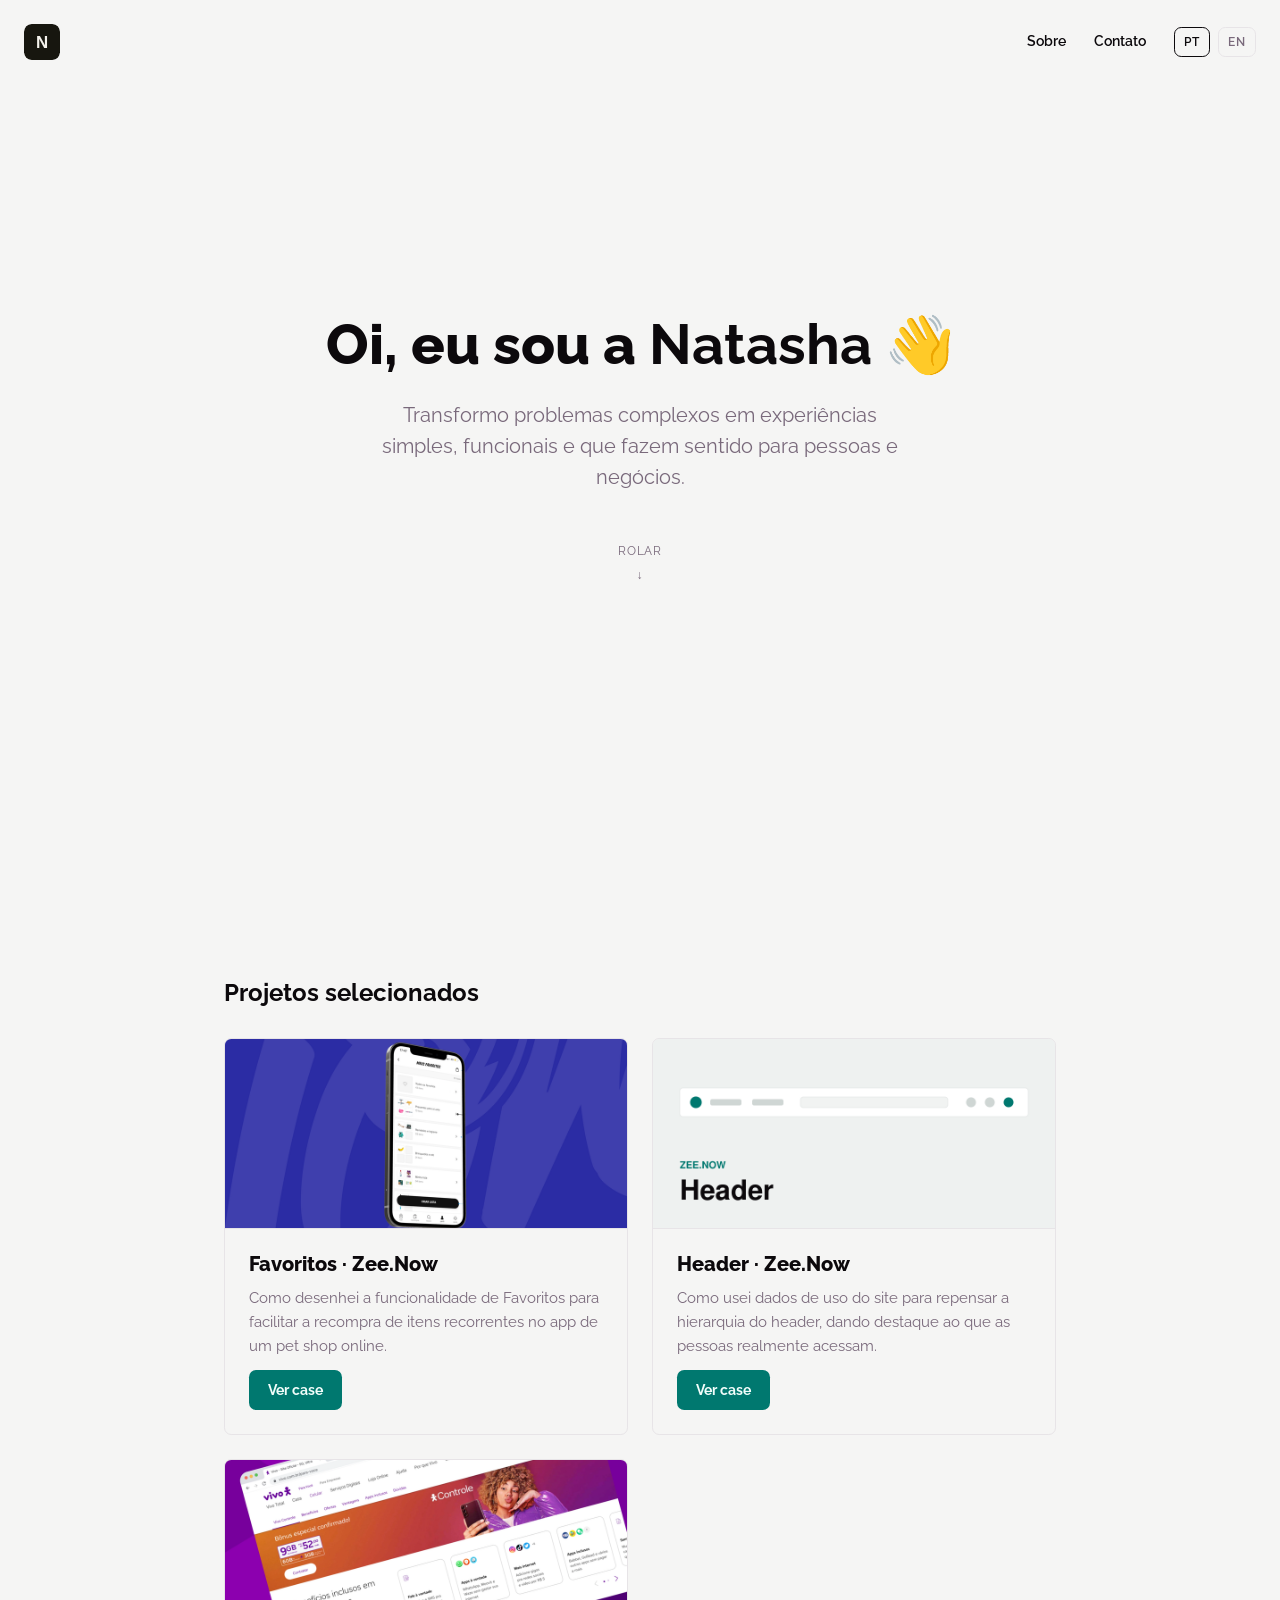
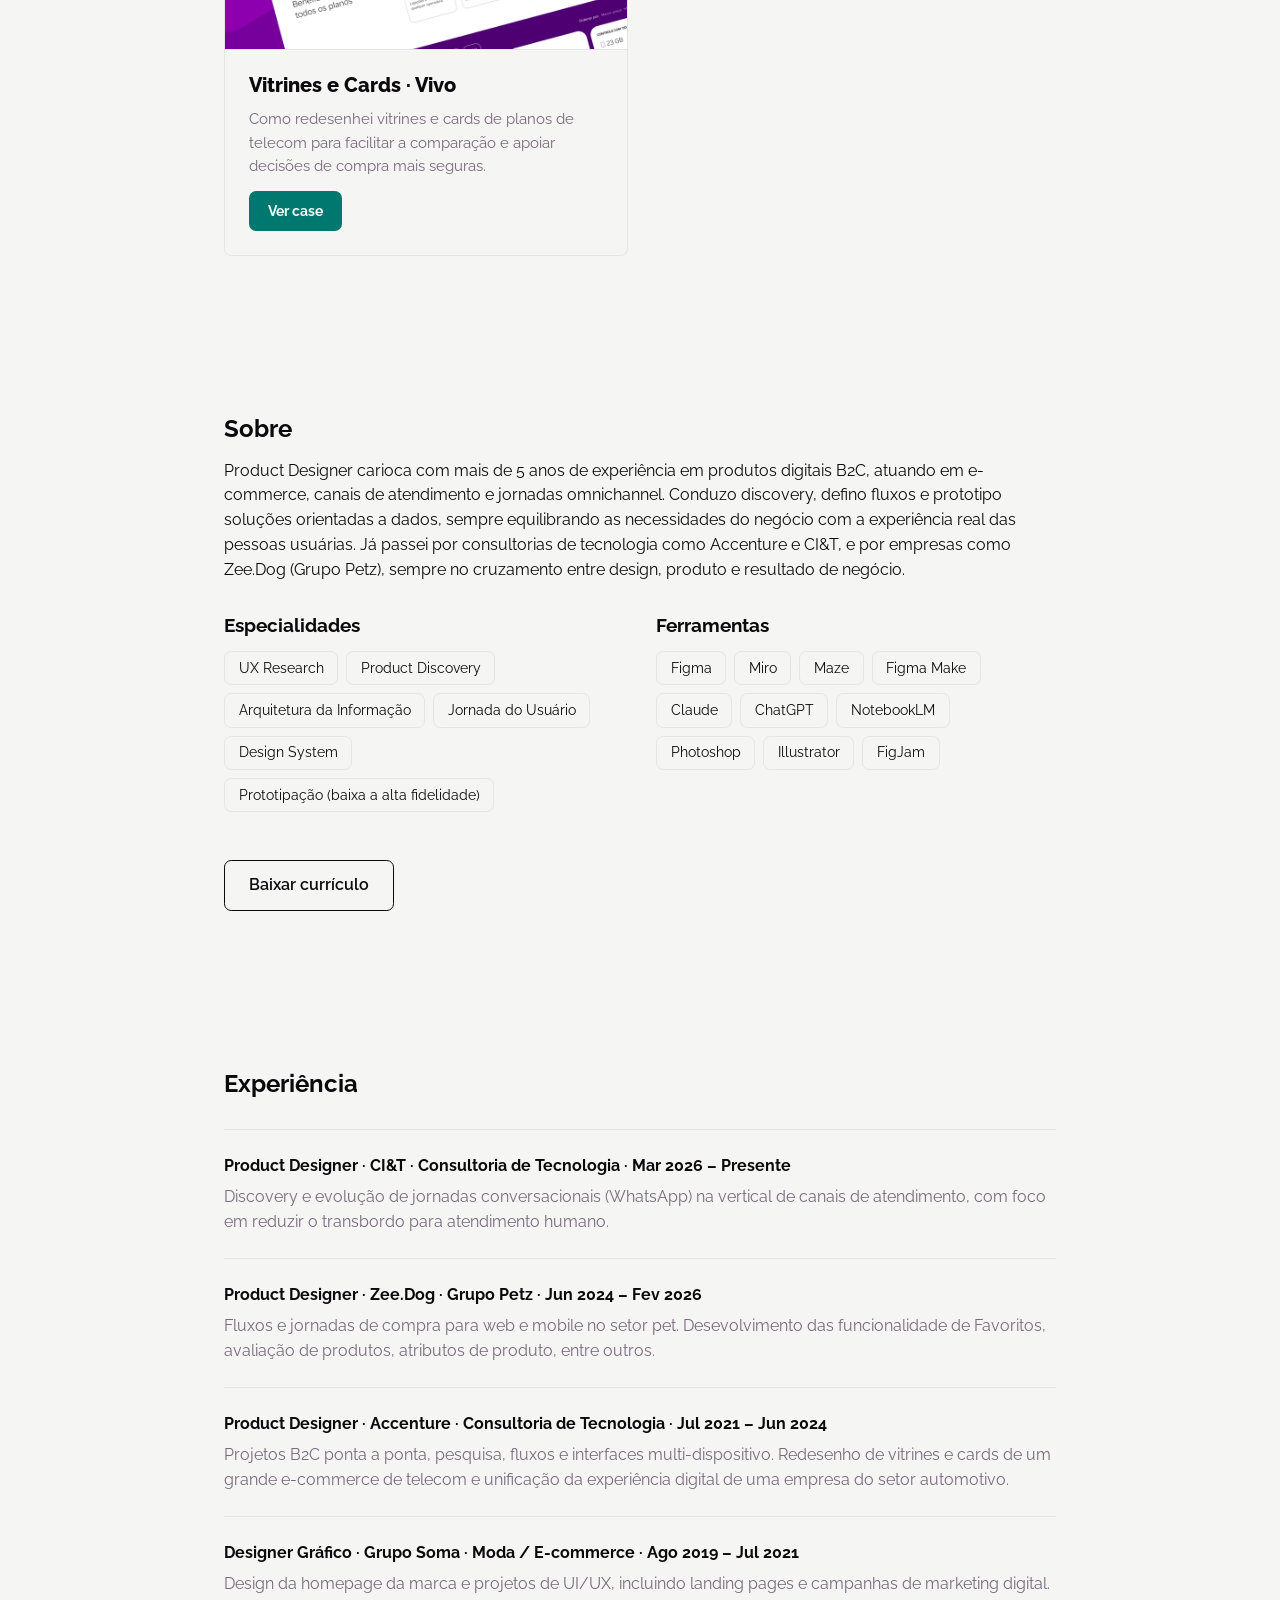
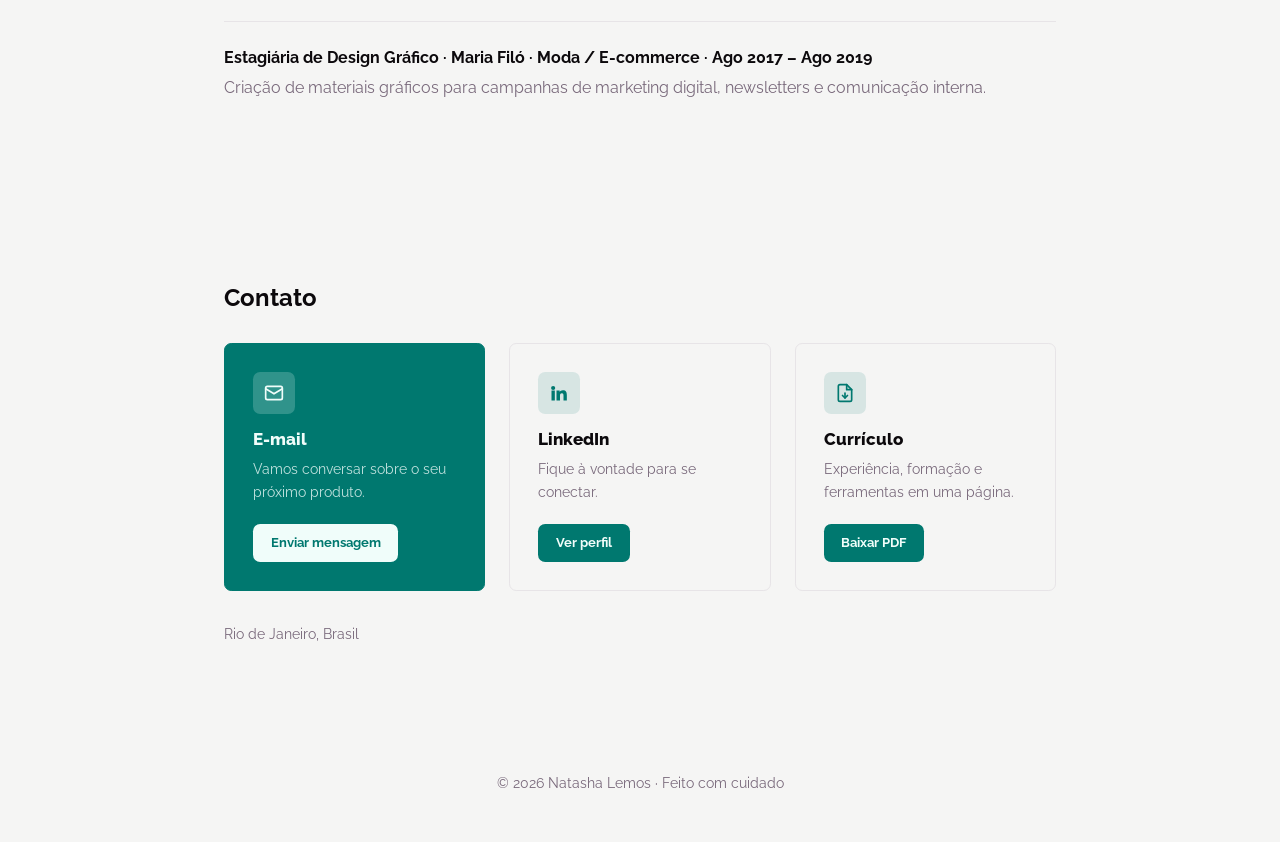
==== commit adeede9d: "Adiciona case do Header da Zee.Now" ====
--- a/index.html
+++ b/index.html
@@ -10,7 +10,7 @@
   <meta property="og:url" content="https://natashalemos.vercel.app/" />
   <meta property="og:title" content="Natasha Lemos · Product Designer" />
   <meta property="og:description" content="Natasha Lemos, Product Designer — discovery, jornadas omnichannel e experiência do usuário em produtos digitais B2C." />
-  <meta property="og:image" content="https://natashalemos.vercel.app/assets/og-image.png" />
+  <meta property="og:image" content="https://natashalemos.vercel.app/assets/og-image.png?v=2" />
   <meta property="og:image:width" content="1200" />
   <meta property="og:image:height" content="630" />
   <meta name="twitter:card" content="summary_large_image" />
@@ -98,6 +98,28 @@
           </a>
         </li>
         <li class="work-card">
+          <a href="projetos/header-zee-now.html">
+            <img class="work-card__cover"
+                 src="assets/projetos/header-zee-now/capa.png"
+                 alt="Representação do header da Zee.Now, com busca ao centro e ícones à direita."
+                 width="900" height="506" loading="lazy" />
+            <div class="work-card__body">
+              <h3>
+                <span class="i18n" data-lang="pt">Header · Zee.Now</span>
+                <span class="i18n" data-lang="en" hidden>Header · Zee.Now</span>
+              </h3>
+              <p>
+                <span class="i18n" data-lang="pt">Como usei dados de uso do site para repensar a hierarquia do header, dando destaque ao que as pessoas realmente acessam.</span>
+                <span class="i18n" data-lang="en" hidden>How I used site usage data to rethink the header's hierarchy, giving prominence to what people actually use.</span>
+              </p>
+              <span class="work-card__cta">
+                <span class="i18n" data-lang="pt">Ver case</span>
+                <span class="i18n" data-lang="en" hidden>View case</span>
+              </span>
+            </div>
+          </a>
+        </li>
+        <li class="work-card">
           <a href="projetos/vitrines-cards-vivo.html">
             <img class="work-card__cover"
                  src="assets/projetos/vitrines-cards-vivo/capa.png"
--- a/css/style.css
+++ b/css/style.css
@@ -5,7 +5,7 @@
    (estilo Luma, base Mauve, acento Teal, radius Small, fonte Raleway).
    A cor de fundo é a original do portfólio, não a do preset. */
 :root {
-  --bg: #f4f2ec;
+  --bg: #f5f5f4;
   --text: oklch(0.145 0.008 326);
   --muted: oklch(0.542 0.034 322.5);
   --accent: oklch(0.511 0.096 186.391);
@@ -86,7 +86,7 @@
 /* Enquanto a página está no topo, o header fica transparente sobre o hero.
    Ao rolar, js/main.js adiciona esta classe e ele vira um vidro fosco. */
 .site-nav.is-scrolled {
-  background: rgba(244, 242, 236, 0.75);
+  background: rgba(245, 245, 244, 0.75);
   border-bottom-color: var(--border);
   backdrop-filter: blur(10px);
   -webkit-backdrop-filter: blur(10px);
@@ -555,7 +555,9 @@
   margin: 1.75rem 0 0.5rem;
 }
 
-.case-section h3:first-of-type {
+/* Só zera o espaço acima quando o h3 é o primeiro elemento da seção —
+   se vier depois de um parágrafo, ele mantém o respiro. */
+.case-section > h3:first-child {
   margin-top: 0;
 }
 
@@ -630,6 +632,17 @@
   font-size: 0.85rem;
 }
 
+/* Vídeo do case. O preload="none" no HTML faz o arquivo só baixar quando a
+   pessoa aperta play — até lá aparece só a imagem de capa (poster). */
+.case-figure video {
+  display: block;
+  width: 100%;
+  height: auto;
+  border: 1px solid var(--border);
+  border-radius: var(--radius);
+  background: var(--text);
+}
+
 /* Trio de telas de celular, lado a lado */
 .screens {
   display: grid;
@@ -695,6 +708,14 @@
   content: "— ";
 }
 
+/* Observação/ressalva no fim de uma seção do case */
+.case-note {
+  margin-top: 1.5rem;
+  padding-left: 1rem;
+  border-left: 2px solid var(--border);
+  font-size: 0.9rem;
+}
+
 /* Link "voltar ao topo" no fim do case */
 .to-top {
   display: block;
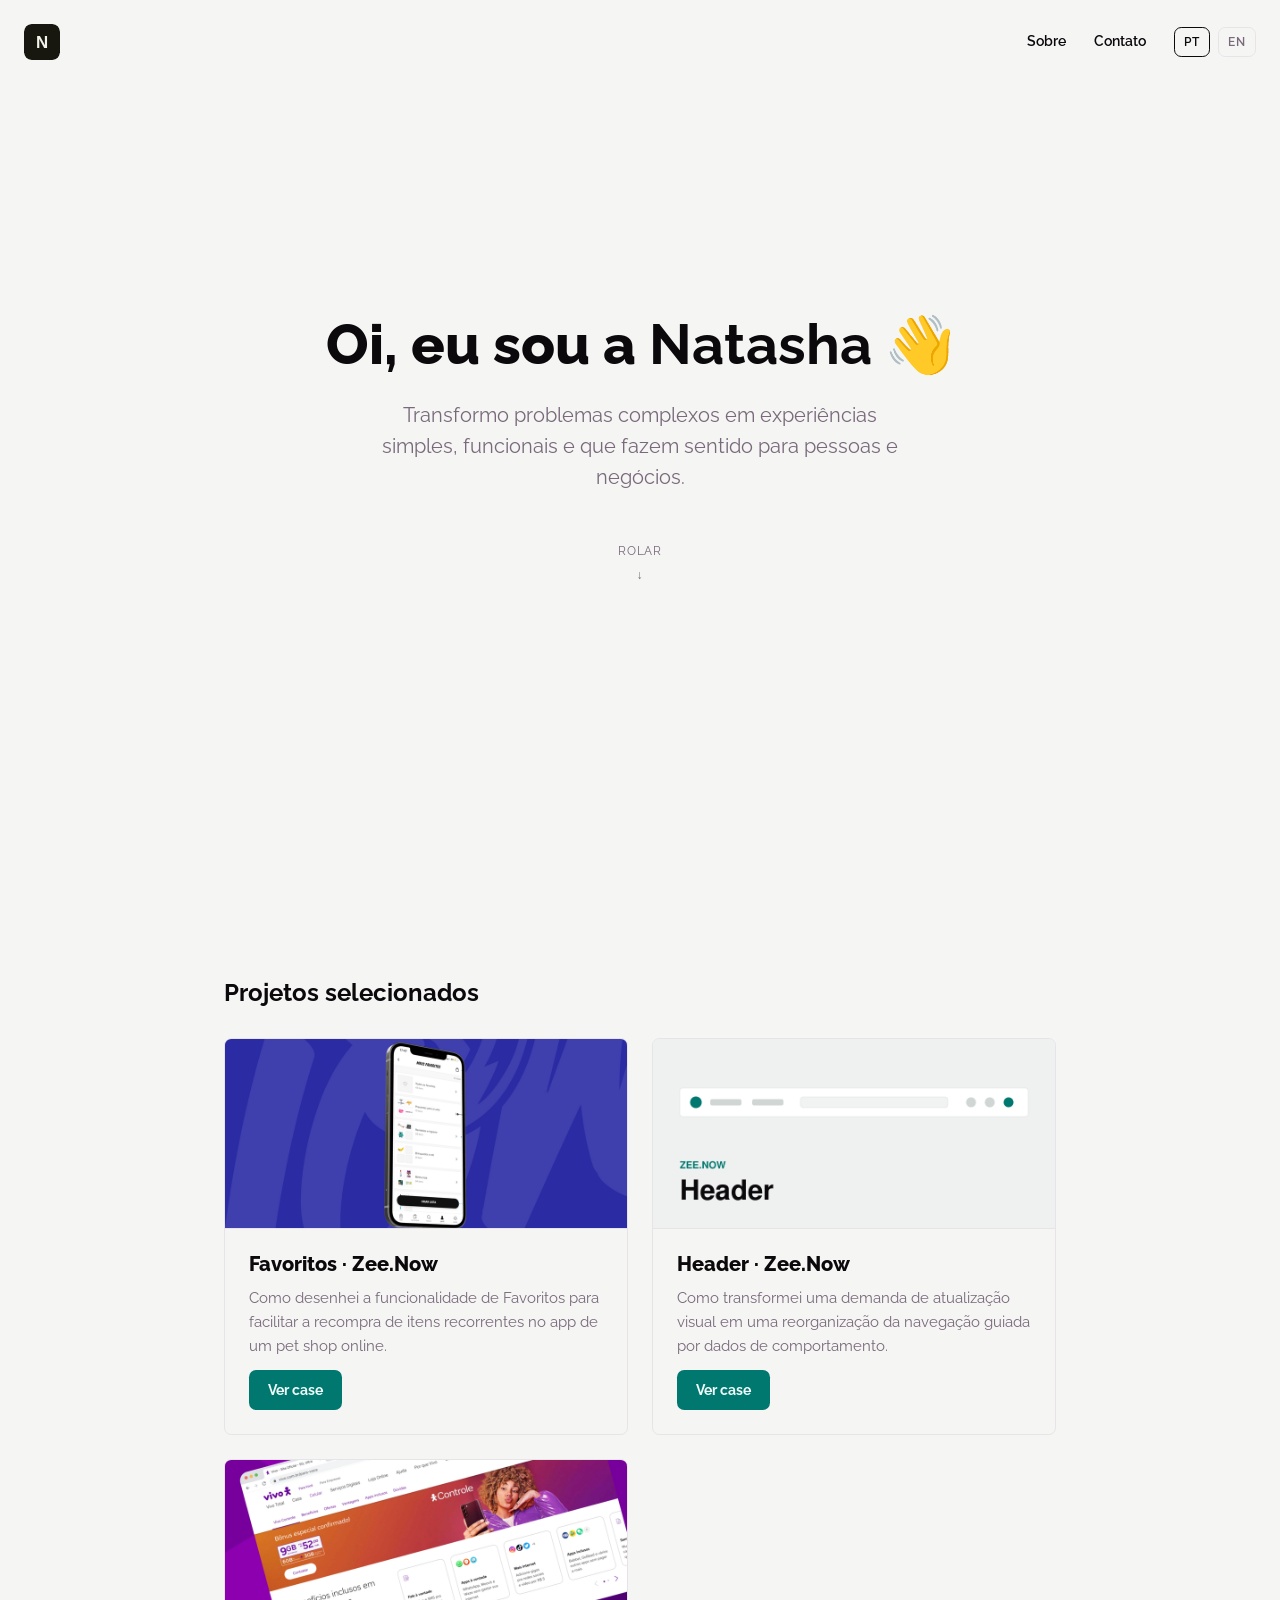
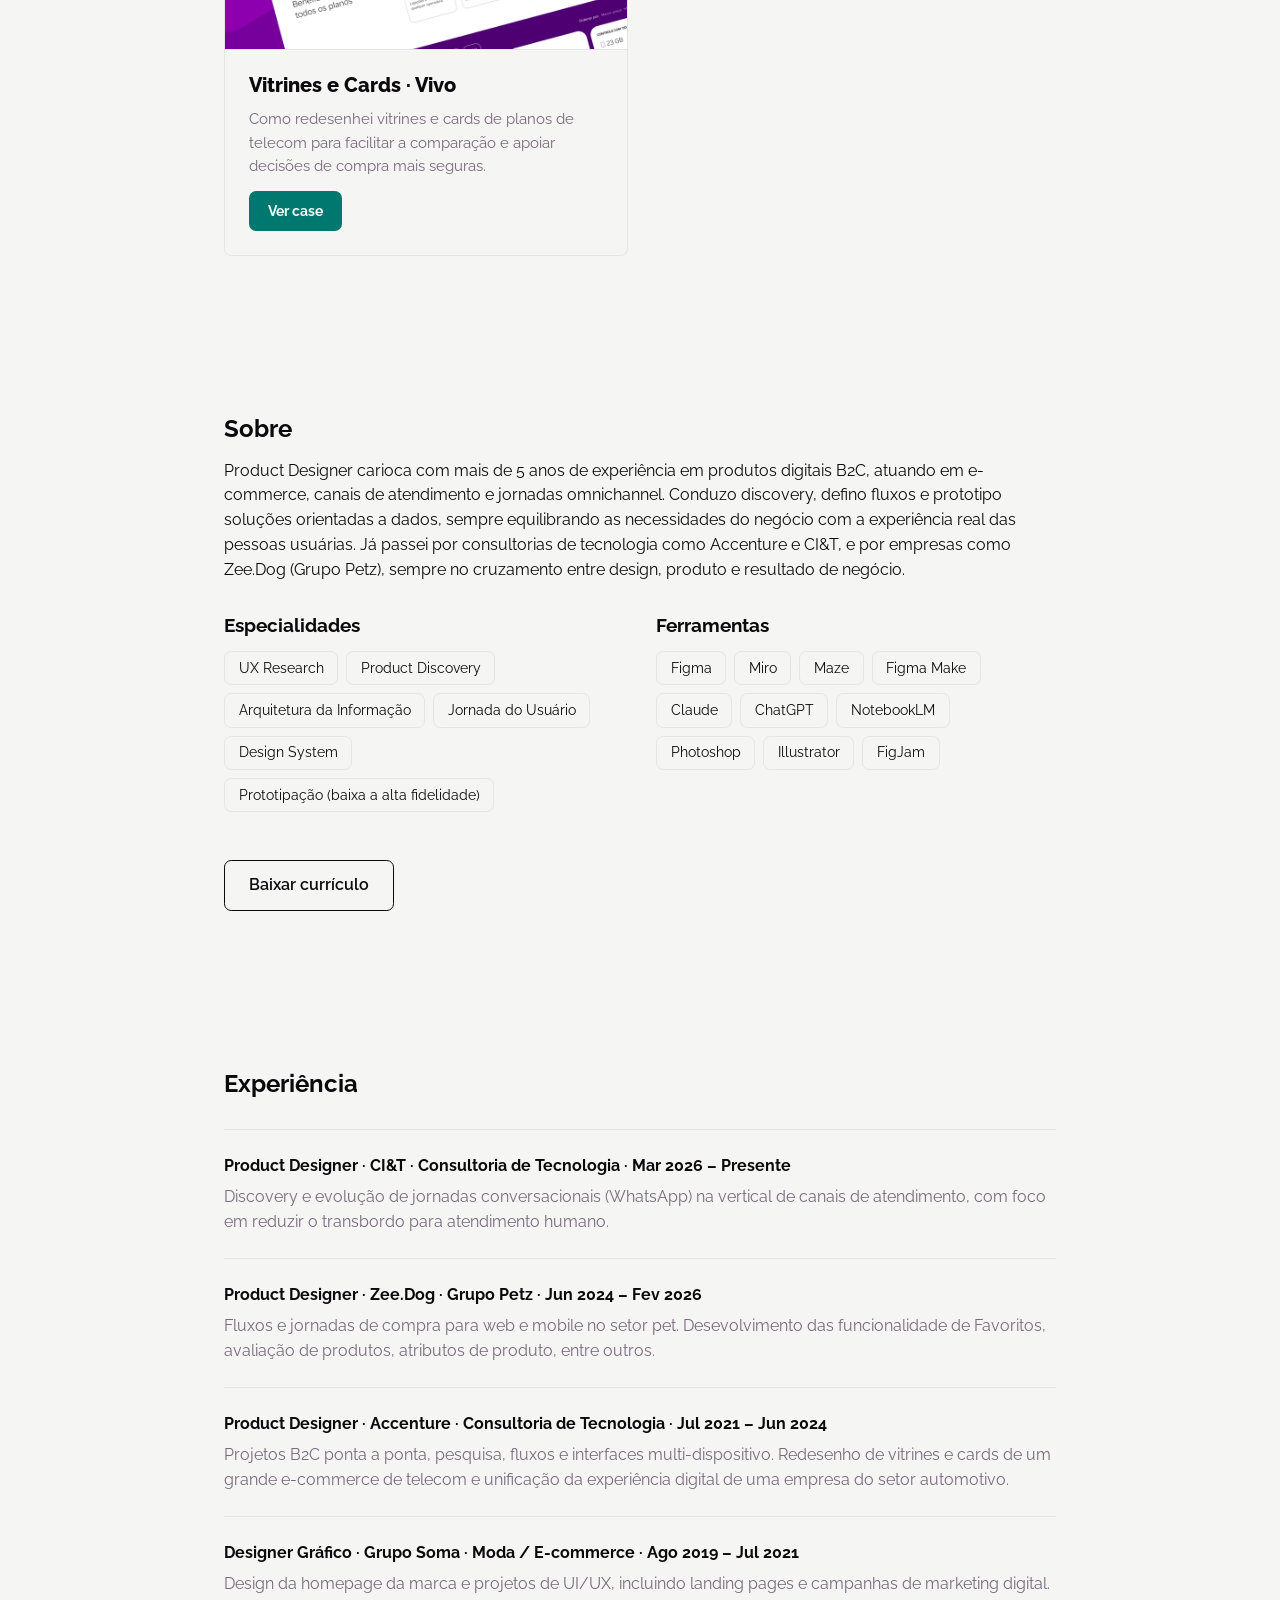
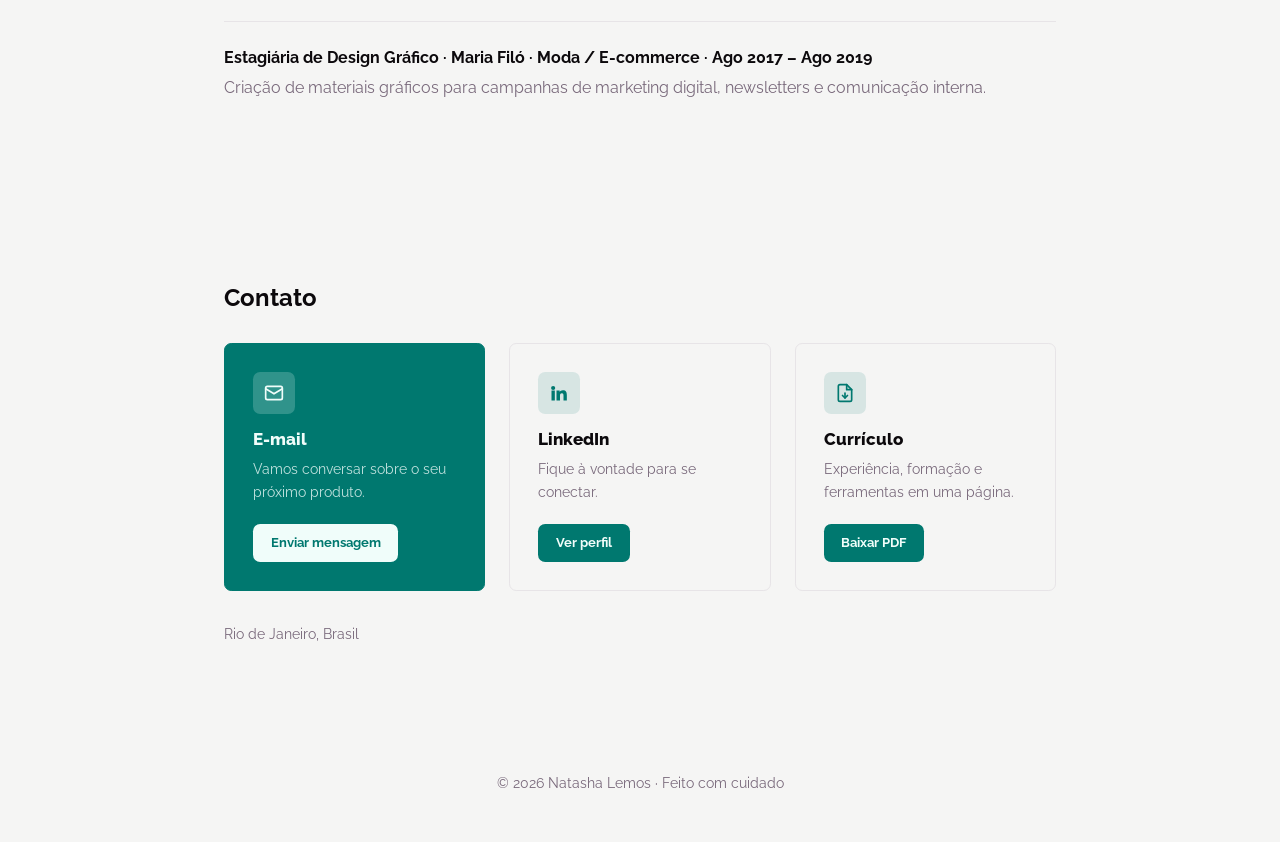
==== commit 616c8b4c: "Reescreve o case do Header com o texto final e destaca as métricas" ====
--- a/index.html
+++ b/index.html
@@ -109,8 +109,8 @@
                 <span class="i18n" data-lang="en" hidden>Header · Zee.Now</span>
               </h3>
               <p>
-                <span class="i18n" data-lang="pt">Como usei dados de uso do site para repensar a hierarquia do header, dando destaque ao que as pessoas realmente acessam.</span>
-                <span class="i18n" data-lang="en" hidden>How I used site usage data to rethink the header's hierarchy, giving prominence to what people actually use.</span>
+                <span class="i18n" data-lang="pt">Como transformei uma demanda de atualização visual em uma reorganização da navegação guiada por dados de comportamento.</span>
+                <span class="i18n" data-lang="en" hidden>How I turned a request for a visual refresh into a navigation reorganization guided by behavior data.</span>
               </p>
               <span class="work-card__cta">
                 <span class="i18n" data-lang="pt">Ver case</span>
--- a/css/style.css
+++ b/css/style.css
@@ -716,6 +716,73 @@
   font-size: 0.9rem;
 }
 
+/* Pergunta/frase de virada dentro do texto do case */
+.case-pullquote {
+  margin: 1.5rem 0;
+  padding-left: 1.25rem;
+  border-left: 3px solid var(--accent);
+  font-family: var(--font-heading);
+  font-size: 1.15rem;
+  font-weight: 600;
+  line-height: 1.4;
+}
+
+.case-section .case-pullquote {
+  color: var(--text);
+  max-width: 60ch;
+}
+
+/* Bloco de uma métrica: título, números de "antes" e o que seria acompanhado */
+.metric-block {
+  padding: 1.75rem;
+  border: 1px solid var(--border);
+  border-radius: var(--radius);
+  margin-top: 1.5rem;
+}
+
+.metric-block h3 {
+  margin: 0 0 1.25rem;
+  font-size: 1.1rem;
+}
+
+.metric-block__label {
+  font-size: 0.75rem;
+  font-weight: 700;
+  text-transform: uppercase;
+  letter-spacing: 0.06em;
+  color: var(--muted);
+  margin-bottom: 0.75rem;
+}
+
+.case-section .metric-block__label {
+  color: var(--muted);
+}
+
+.metric-block__stats {
+  display: grid;
+  grid-template-columns: repeat(auto-fit, minmax(150px, 1fr));
+  gap: 1.25rem;
+  margin-bottom: 1.25rem;
+}
+
+.metric-block__stats strong {
+  display: block;
+  font-family: var(--font-heading);
+  font-size: 1.75rem;
+  font-weight: 800;
+  color: var(--accent);
+  line-height: 1.1;
+}
+
+.metric-block__stats span {
+  color: var(--muted);
+  font-size: 0.8rem;
+}
+
+.metric-block p + .metric-block__label {
+  margin-top: 1.25rem;
+}
+
 /* Link "voltar ao topo" no fim do case */
 .to-top {
   display: block;
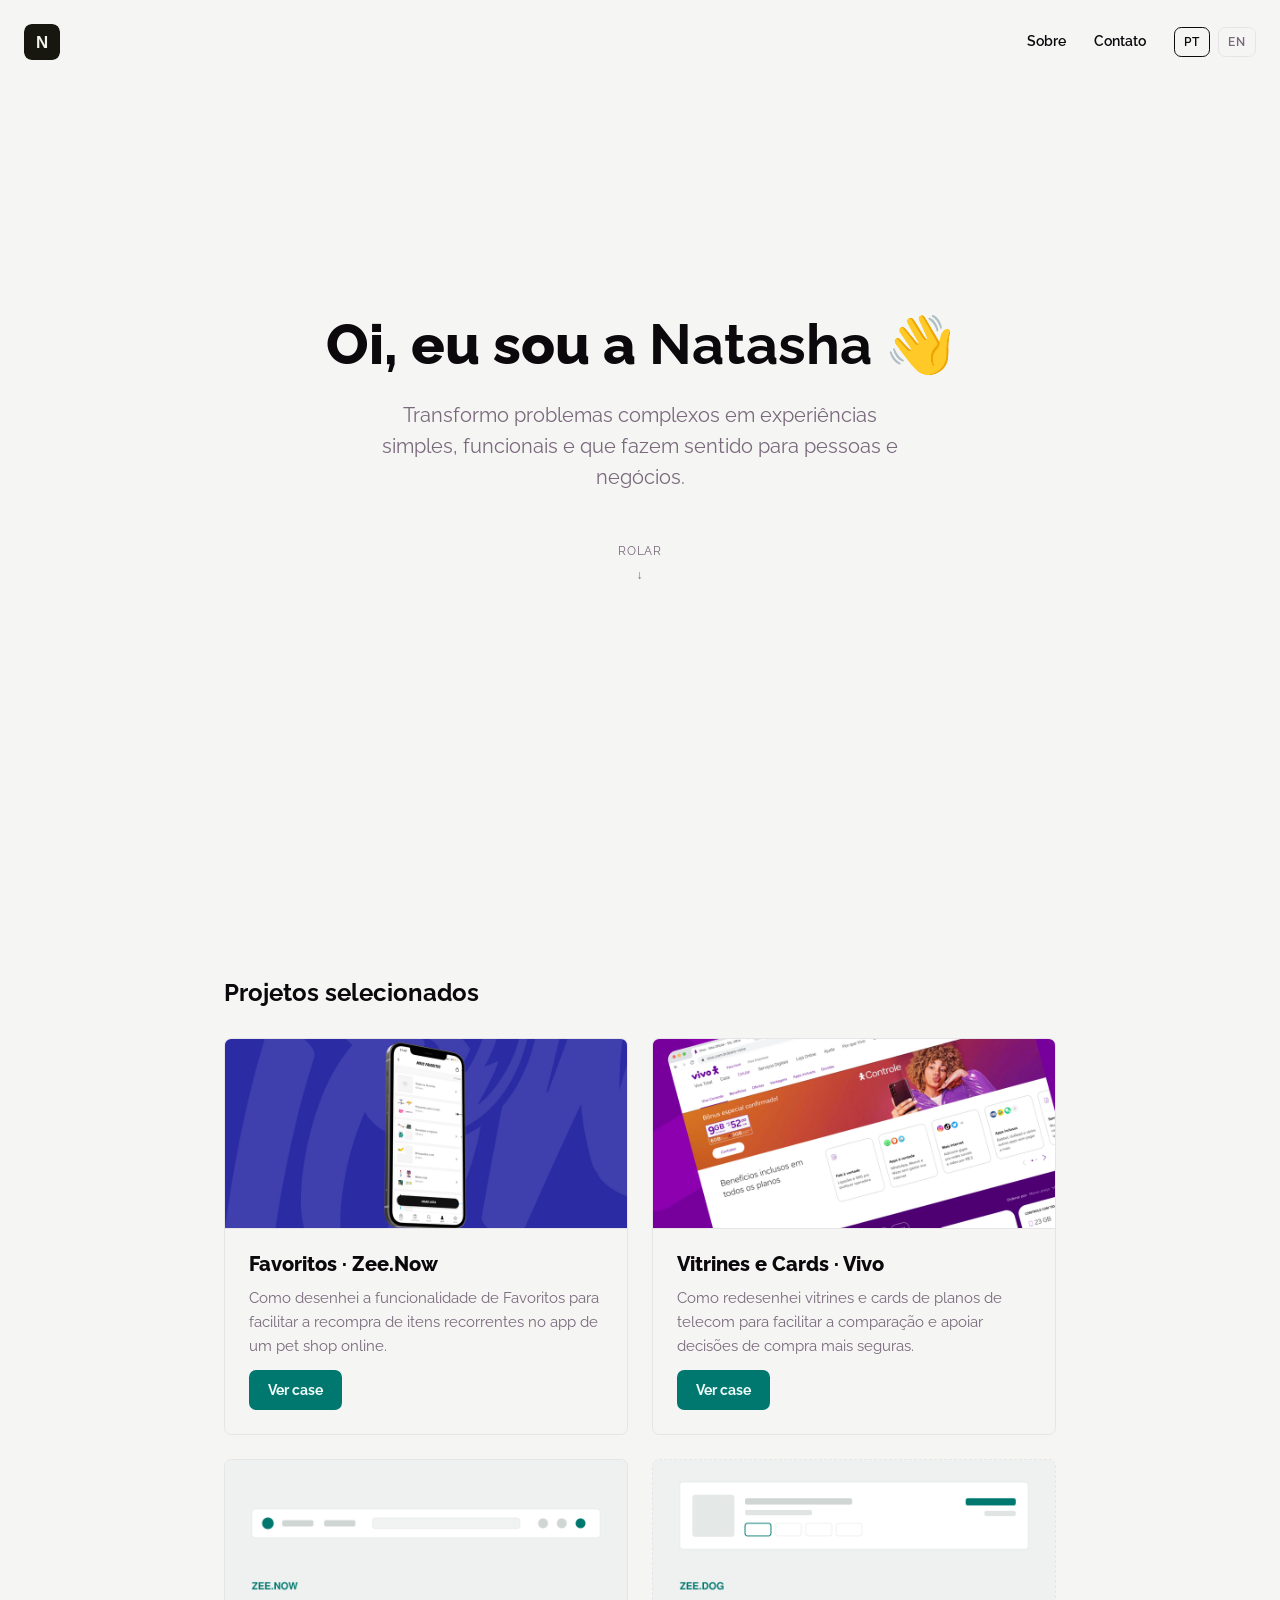
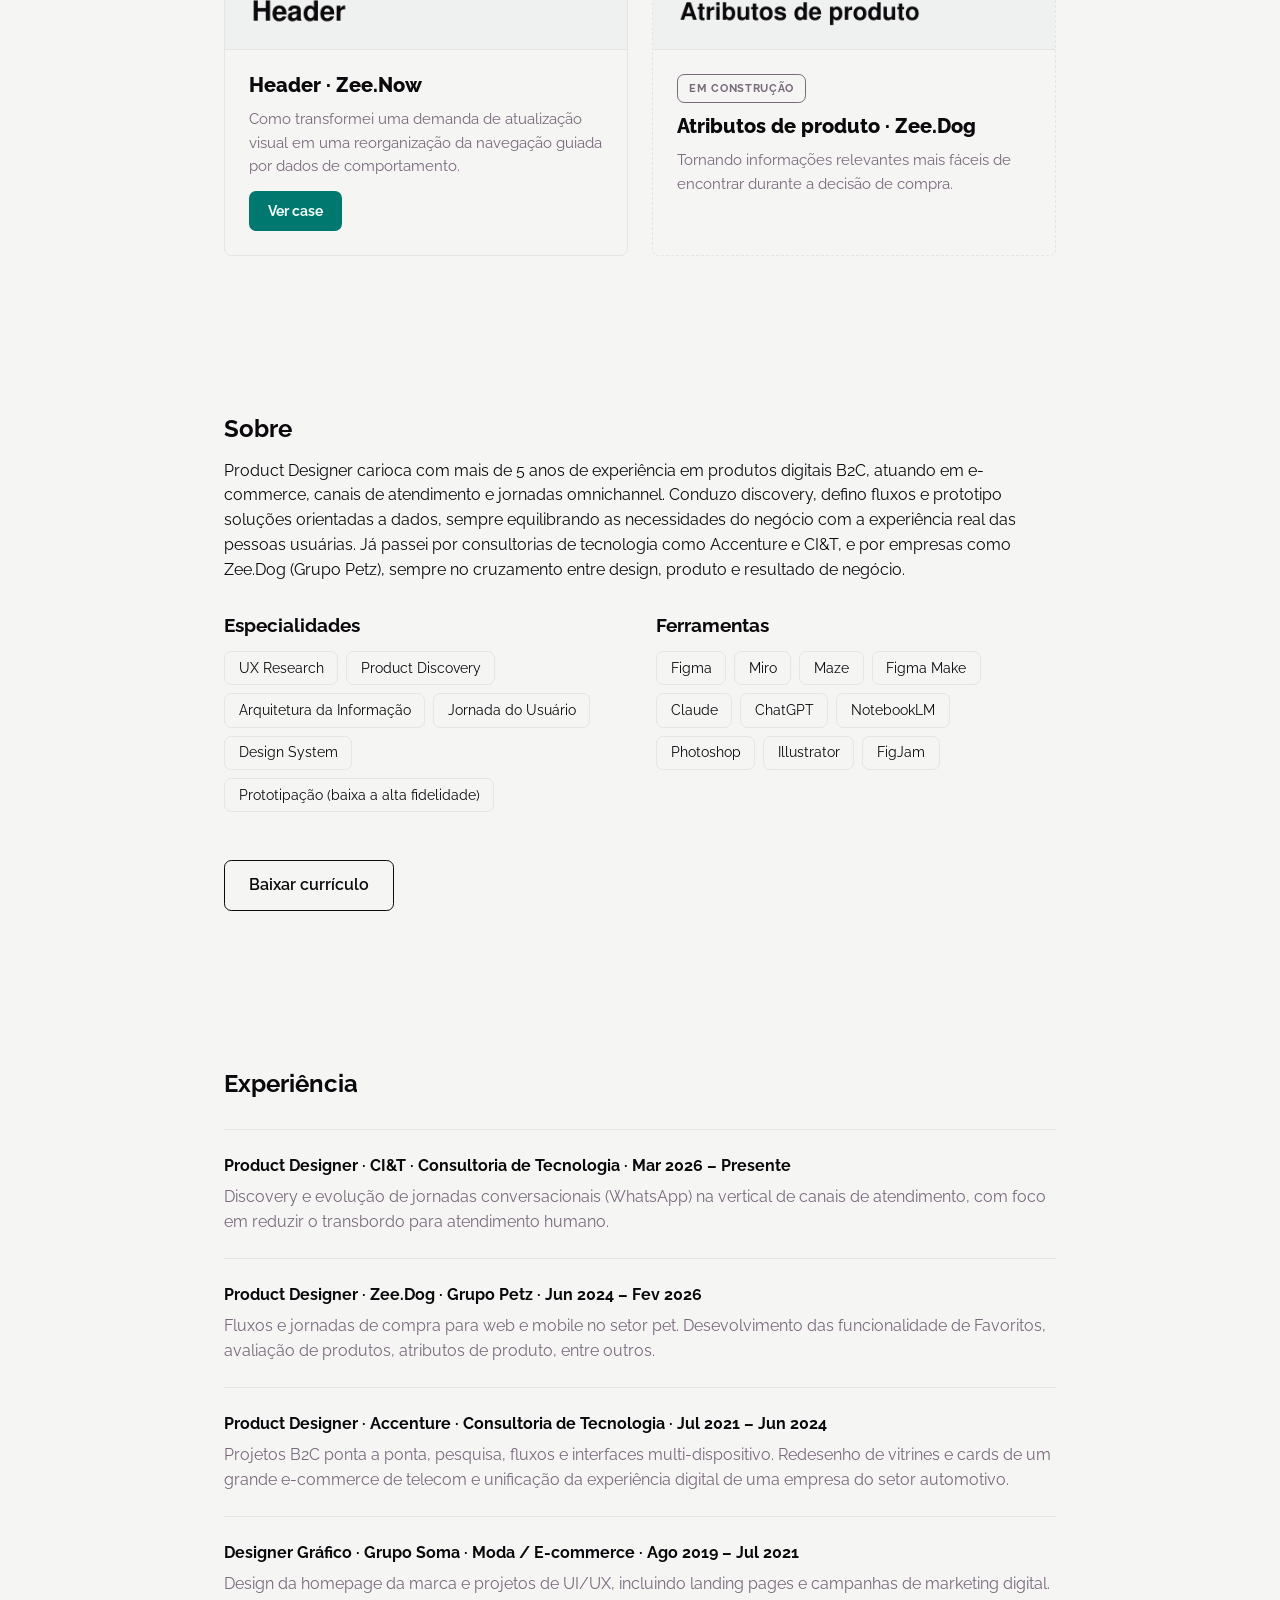
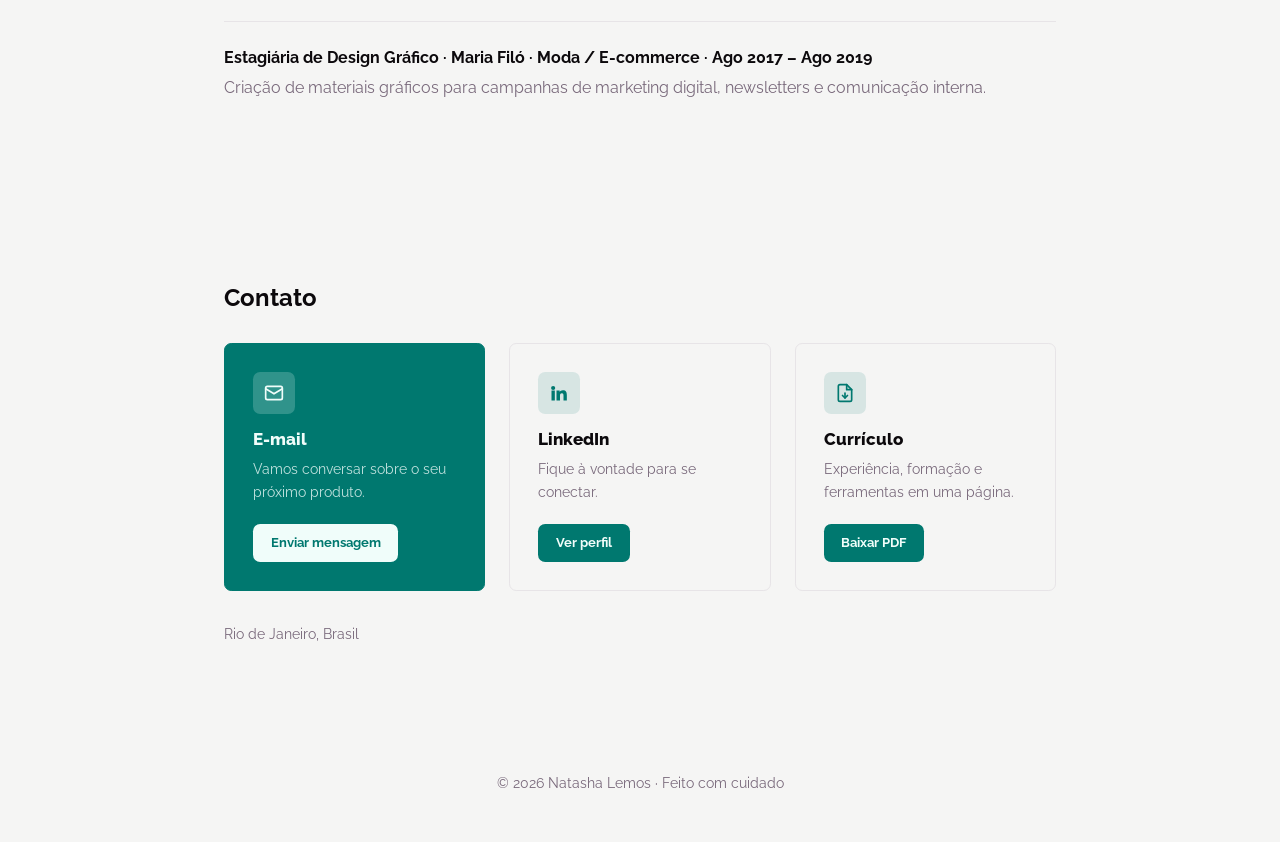
==== commit abbf84ac: "Adiciona card de Atributos de produto em construção e reordena os projetos" ====
--- a/index.html
+++ b/index.html
@@ -98,6 +98,28 @@
           </a>
         </li>
         <li class="work-card">
+          <a href="projetos/vitrines-cards-vivo.html">
+            <img class="work-card__cover"
+                 src="assets/projetos/vitrines-cards-vivo/capa.png"
+                 alt="Vitrine de planos da Vivo aberta no navegador, em um mockup de desktop."
+                 width="900" height="900" loading="lazy" />
+            <div class="work-card__body">
+              <h3>
+                <span class="i18n" data-lang="pt">Vitrines e Cards · Vivo</span>
+                <span class="i18n" data-lang="en" hidden>Storefronts and Cards · Vivo</span>
+              </h3>
+              <p>
+                <span class="i18n" data-lang="pt">Como redesenhei vitrines e cards de planos de telecom para facilitar a comparação e apoiar decisões de compra mais seguras.</span>
+                <span class="i18n" data-lang="en" hidden>How I redesigned telecom plan storefronts and cards to make comparison easier and support more confident purchase decisions.</span>
+              </p>
+              <span class="work-card__cta">
+                <span class="i18n" data-lang="pt">Ver case</span>
+                <span class="i18n" data-lang="en" hidden>View case</span>
+              </span>
+            </div>
+          </a>
+        </li>
+        <li class="work-card">
           <a href="projetos/header-zee-now.html">
             <img class="work-card__cover"
                  src="assets/projetos/header-zee-now/capa.png"
@@ -119,27 +141,32 @@
             </div>
           </a>
         </li>
-        <li class="work-card">
-          <a href="projetos/vitrines-cards-vivo.html">
+        <!--
+          Card em construção: usa <div> no lugar de <a> porque a página do
+          case ainda não existe. Quando ela existir, trocar por <a href="...">,
+          remover a classe work-card--wip e o selo work-card__badge.
+        -->
+        <li class="work-card work-card--wip">
+          <div aria-label="Projeto em construção">
             <img class="work-card__cover"
-                 src="assets/projetos/vitrines-cards-vivo/capa.png"
-                 alt="Vitrine de planos da Vivo aberta no navegador, em um mockup de desktop."
-                 width="900" height="900" loading="lazy" />
+                 src="assets/projetos/atributos-zee-dog/capa.png"
+                 alt="Representação de um produto com opções de atributos para escolher."
+                 width="900" height="506" loading="lazy" />
             <div class="work-card__body">
+              <span class="work-card__badge">
+                <span class="i18n" data-lang="pt">Em construção</span>
+                <span class="i18n" data-lang="en" hidden>In progress</span>
+              </span>
               <h3>
-                <span class="i18n" data-lang="pt">Vitrines e Cards · Vivo</span>
-                <span class="i18n" data-lang="en" hidden>Storefronts and Cards · Vivo</span>
+                <span class="i18n" data-lang="pt">Atributos de produto · Zee.Dog</span>
+                <span class="i18n" data-lang="en" hidden>Product attributes · Zee.Dog</span>
               </h3>
               <p>
-                <span class="i18n" data-lang="pt">Como redesenhei vitrines e cards de planos de telecom para facilitar a comparação e apoiar decisões de compra mais seguras.</span>
-                <span class="i18n" data-lang="en" hidden>How I redesigned telecom plan storefronts and cards to make comparison easier and support more confident purchase decisions.</span>
+                <span class="i18n" data-lang="pt">Tornando informações relevantes mais fáceis de encontrar durante a decisão de compra.</span>
+                <span class="i18n" data-lang="en" hidden>Making relevant information easier to find during the purchase decision.</span>
               </p>
-              <span class="work-card__cta">
-                <span class="i18n" data-lang="pt">Ver case</span>
-                <span class="i18n" data-lang="en" hidden>View case</span>
-              </span>
             </div>
-          </a>
+          </div>
         </li>
       </ul>
     </section>
--- a/css/style.css
+++ b/css/style.css
@@ -227,7 +227,8 @@
   display: flex;
 }
 
-.work-card > a {
+.work-card > a,
+.work-card > div {
   display: flex;
   flex-direction: column;
   width: 100%;
@@ -244,6 +245,25 @@
   border-color: var(--accent);
   transform: translateY(-2px);
   box-shadow: 0 8px 24px rgba(0, 0, 0, 0.06);
+}
+
+/* Card de projeto ainda em construção: não é link (a página não existe
+   ainda). O selo e a borda tracejada sinalizam o estado. */
+.work-card--wip > div {
+  border-style: dashed;
+  cursor: default;
+}
+
+.work-card__badge {
+  align-self: flex-start;
+  padding: 0.3rem 0.7rem;
+  border: 1px solid var(--muted);
+  border-radius: var(--radius);
+  color: var(--muted);
+  font-size: 0.7rem;
+  font-weight: 700;
+  text-transform: uppercase;
+  letter-spacing: 0.06em;
 }
 
 /* Capa do projeto no topo do card.
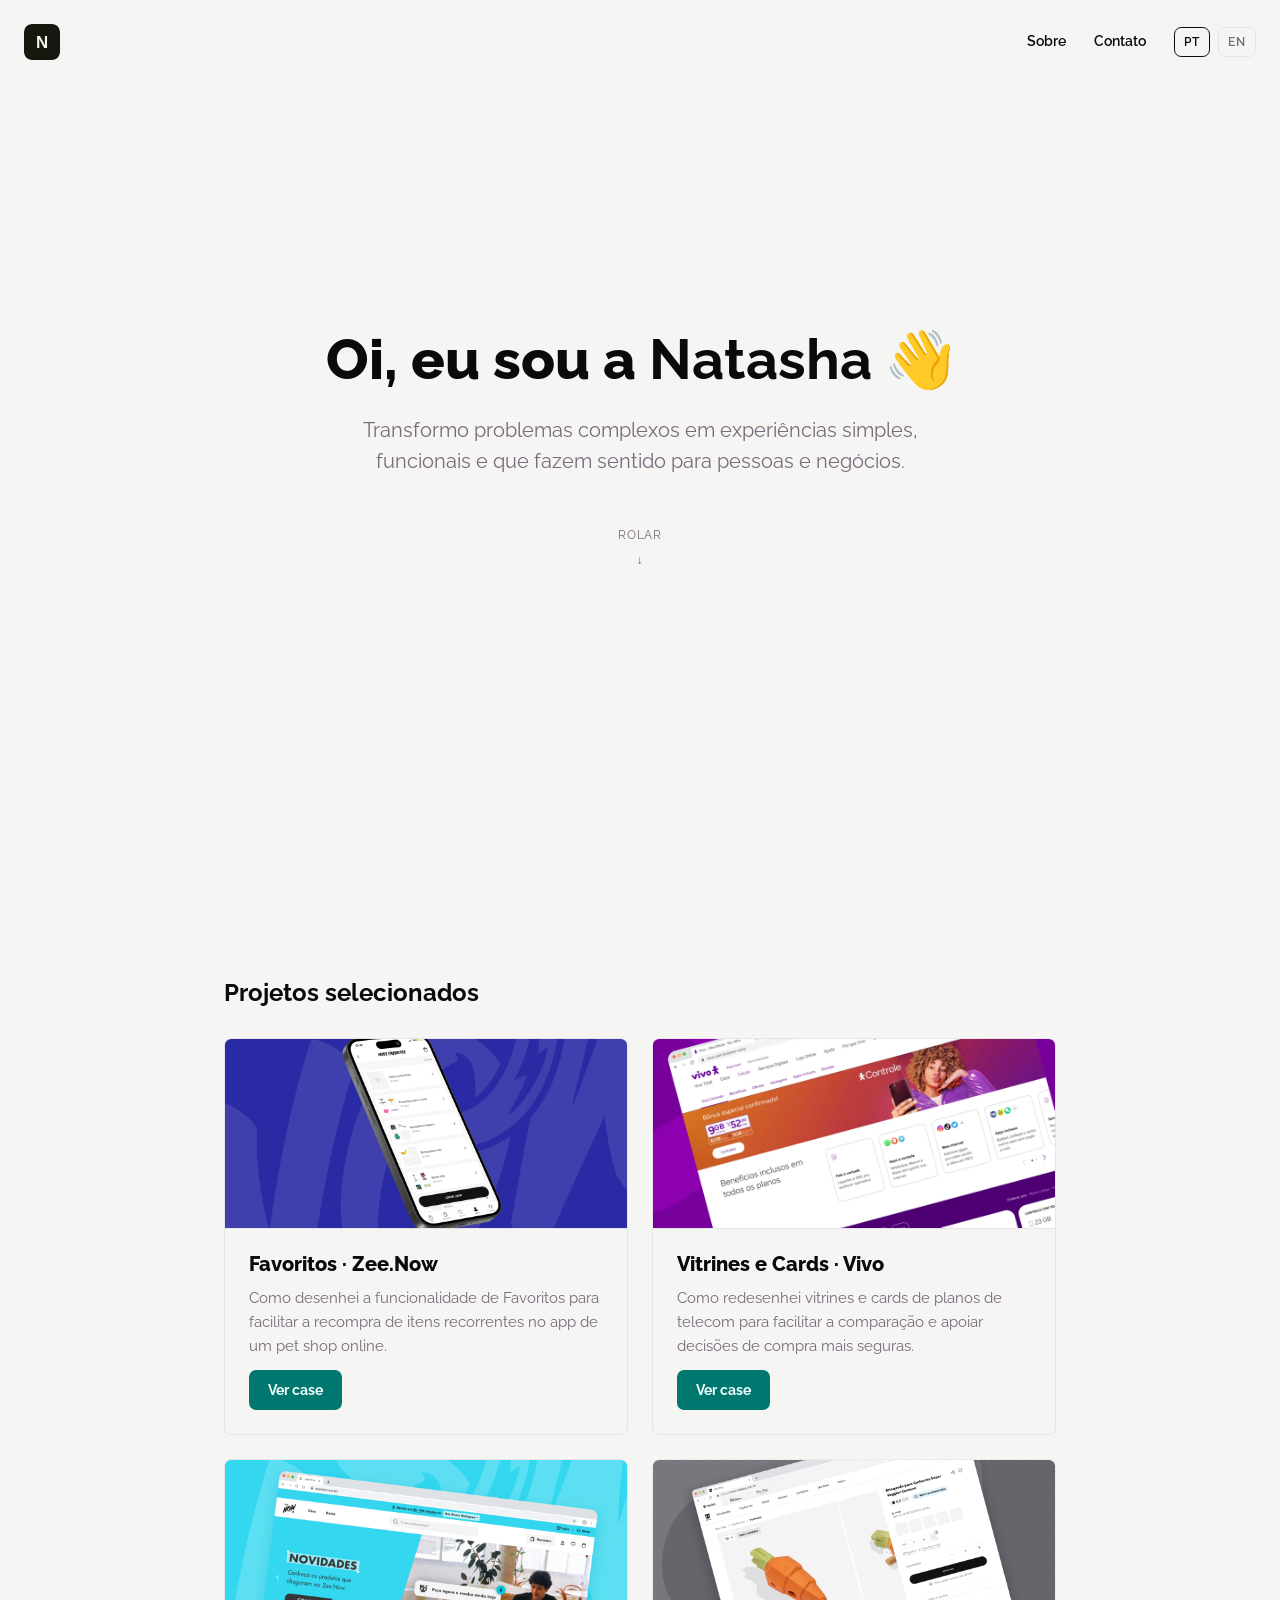
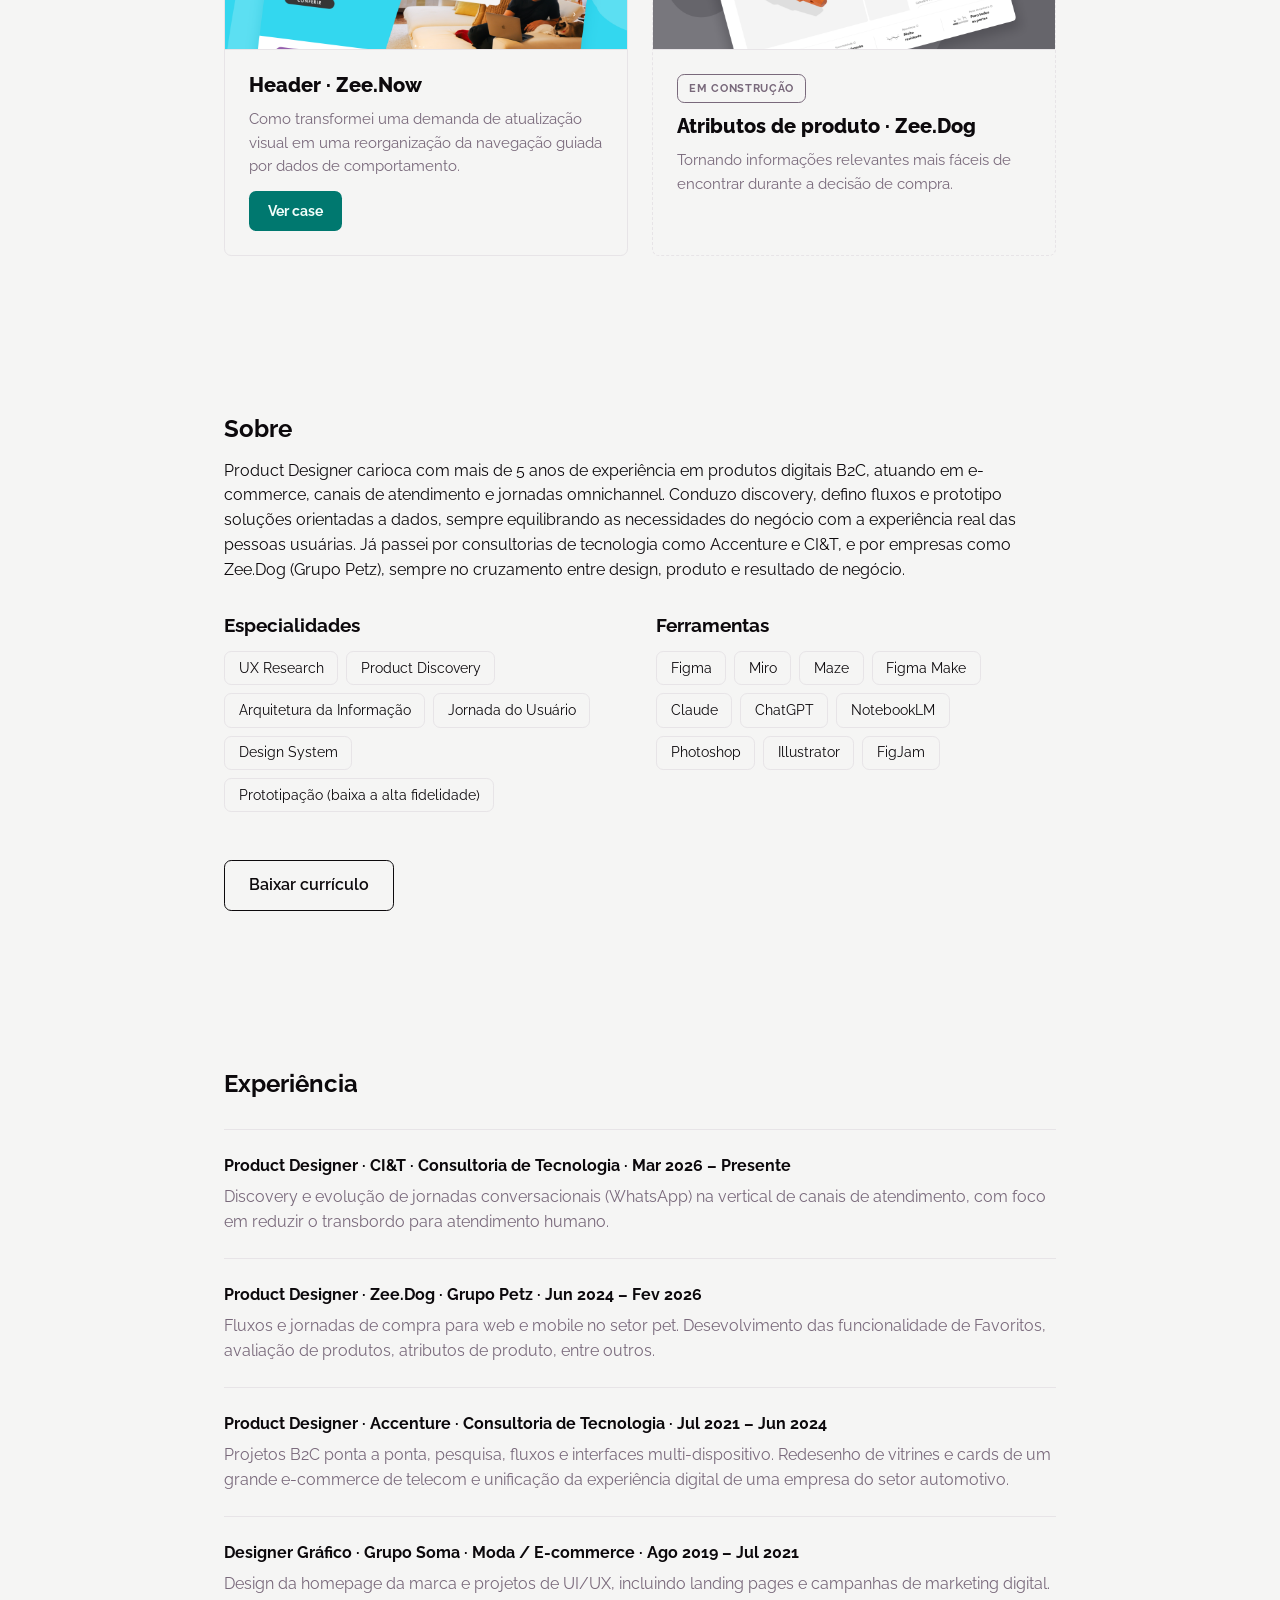
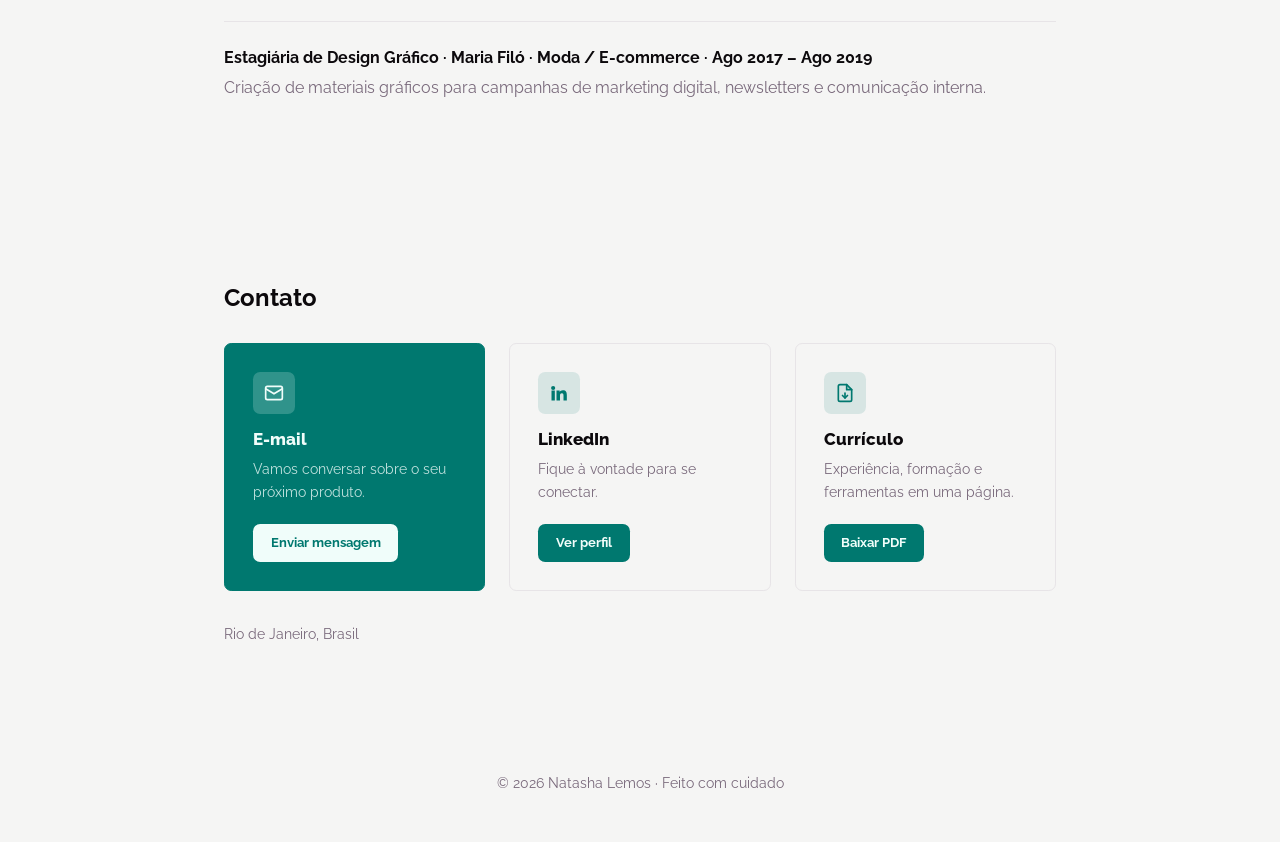
==== commit ec76e23a: "Troca capas dos cases, adiciona índice lateral e corrige viúva no subtítulo" ====
--- a/index.html
+++ b/index.html
@@ -80,7 +80,7 @@
             <img class="work-card__cover"
                  src="assets/projetos/favoritos-zee-now/capa.png"
                  alt="Tela Meus Favoritos do app da Zee.Now em um mockup de celular."
-                 width="900" height="506" loading="lazy" />
+                 width="1200" height="675" loading="lazy" />
             <div class="work-card__body">
               <h3>
                 <span class="i18n" data-lang="pt">Favoritos · Zee.Now</span>
@@ -123,8 +123,8 @@
           <a href="projetos/header-zee-now.html">
             <img class="work-card__cover"
                  src="assets/projetos/header-zee-now/capa.png"
-                 alt="Representação do header da Zee.Now, com busca ao centro e ícones à direita."
-                 width="900" height="506" loading="lazy" />
+                 alt="Home da Zee.Now aberta no navegador, com o header redesenhado no topo."
+                 width="1200" height="675" loading="lazy" />
             <div class="work-card__body">
               <h3>
                 <span class="i18n" data-lang="pt">Header · Zee.Now</span>
@@ -150,8 +150,8 @@
           <div aria-label="Projeto em construção">
             <img class="work-card__cover"
                  src="assets/projetos/atributos-zee-dog/capa.png"
-                 alt="Representação de um produto com opções de atributos para escolher."
-                 width="900" height="506" loading="lazy" />
+                 alt="Página de produto da Zee.Dog com atributos como tamanho, resistência e porte do cachorro."
+                 width="1200" height="675" loading="lazy" />
             <div class="work-card__body">
               <span class="work-card__badge">
                 <span class="i18n" data-lang="pt">Em construção</span>
--- a/css/style.css
+++ b/css/style.css
@@ -191,7 +191,10 @@
 .hero__subtitle {
   color: var(--muted);
   font-size: clamp(1rem, 2.2vw, 1.25rem);
-  max-width: 45ch;
+  /* Largura suficiente para o texto fechar em duas linhas, e o balance
+     distribui as palavras para nenhuma ficar sozinha na última. */
+  max-width: 58ch;
+  text-wrap: balance;
 }
 
 .scroll-hint {
@@ -803,6 +806,57 @@
   margin-top: 1.25rem;
 }
 
+/* ===================================================================
+   Índice lateral das seções do case (montado por js/main.js)
+   Só aparece quando há folga real ao lado da coluna de texto.
+   =================================================================== */
+.case-toc {
+  display: none;
+}
+
+@media (min-width: 1320px) {
+  .case-toc {
+    display: block;
+    position: fixed;
+    top: 50%;
+    transform: translateY(-50%);
+    /* Encosta o índice à direita da coluna de conteúdo, não da janela,
+       para acompanhar o texto em qualquer largura de tela. */
+    left: calc(50% + (var(--maxw) / 2) + 1.5rem);
+    width: 160px;
+    max-height: 72vh;
+    overflow-y: auto;
+    z-index: 40;
+  }
+}
+
+.case-toc ol {
+  display: flex;
+  flex-direction: column;
+}
+
+.case-toc a {
+  display: block;
+  padding: 0.45rem 0.8rem;
+  border-left: 2px solid var(--border);
+  color: var(--muted);
+  font-size: 0.8rem;
+  line-height: 1.3;
+  text-decoration: none;
+  transition: color 0.2s ease, border-color 0.2s ease;
+}
+
+.case-toc a:hover {
+  color: var(--text);
+  border-left-color: var(--muted);
+}
+
+.case-toc a.is-active {
+  color: var(--accent);
+  border-left-color: var(--accent);
+  font-weight: 700;
+}
+
 /* Link "voltar ao topo" no fim do case */
 .to-top {
   display: block;
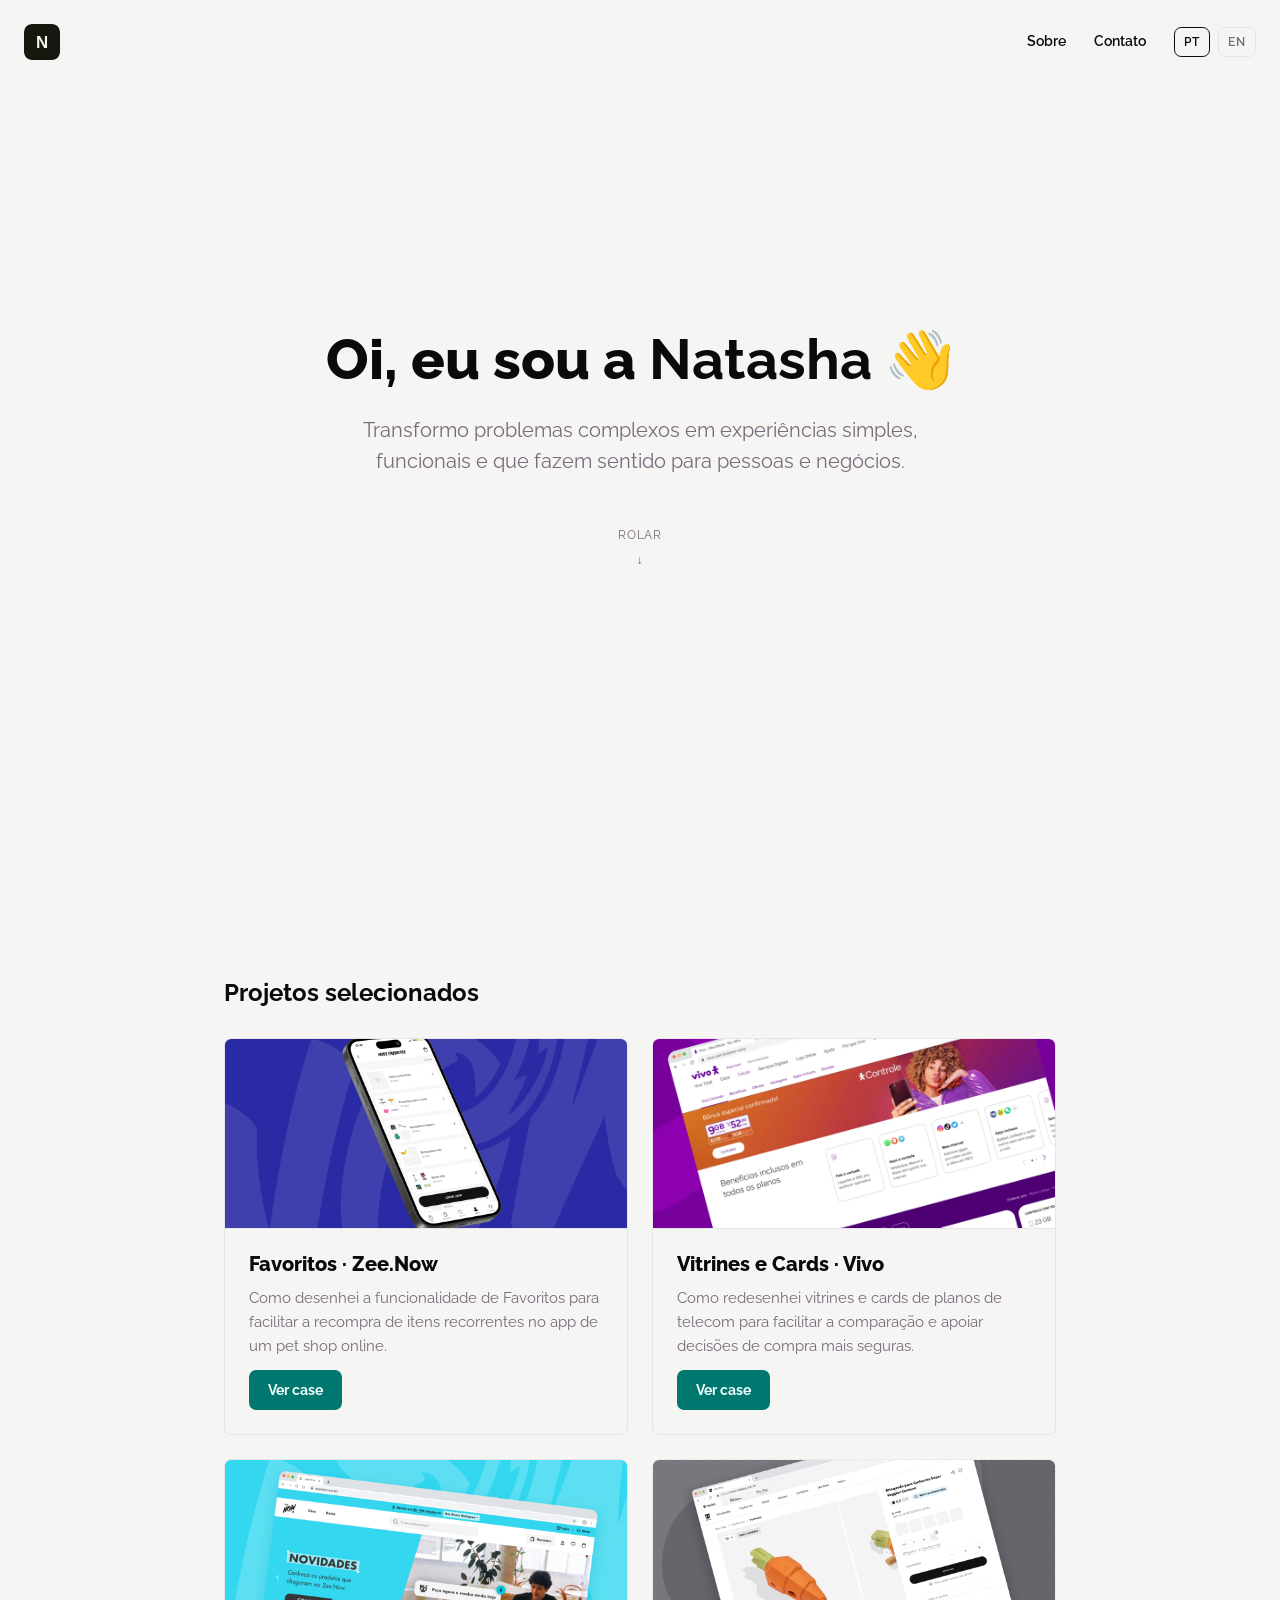
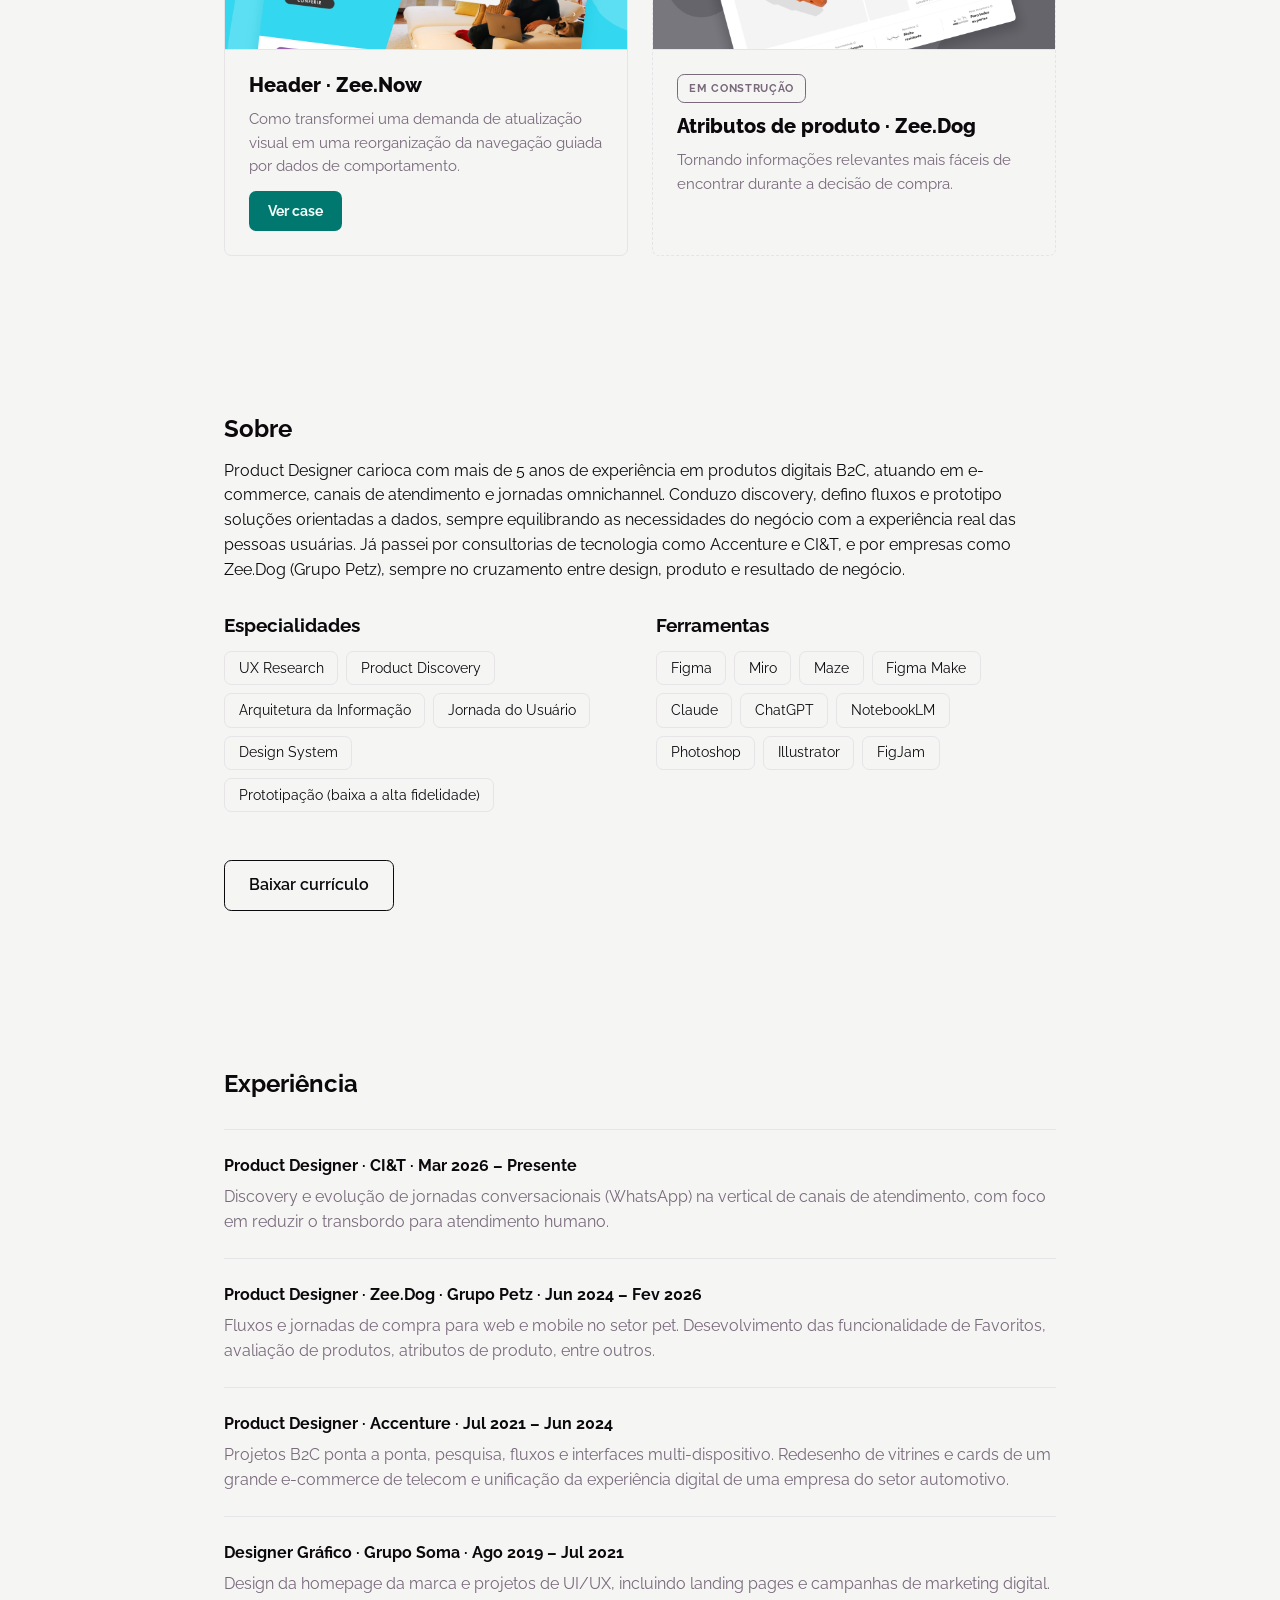
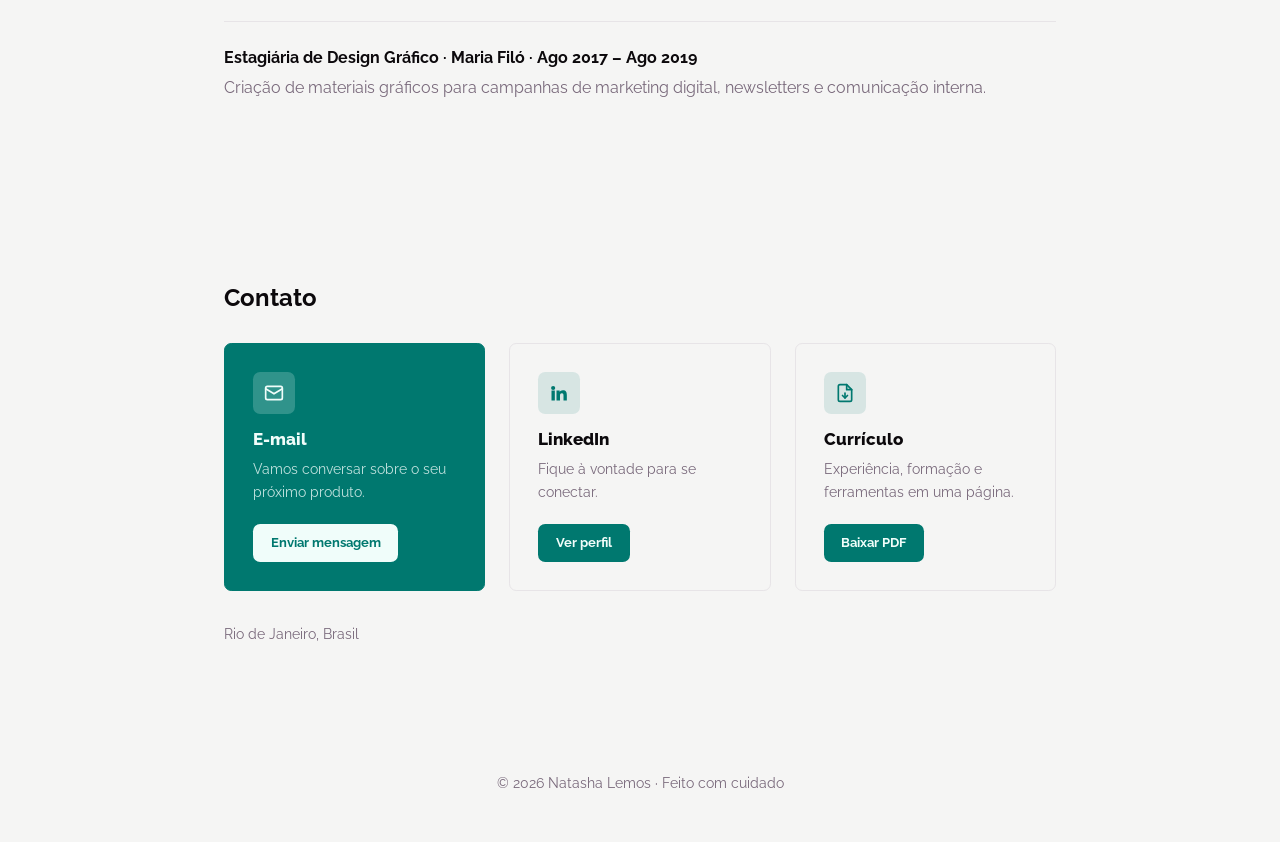
==== commit ae83f5ac: "Update index.html ajustes de texto na experiência profissional" ====
--- a/index.html
+++ b/index.html
@@ -234,8 +234,8 @@
       <ol class="timeline">
         <li>
           <p class="timeline__role">
-            <span class="i18n" data-lang="pt">Product Designer · CI&amp;T · Consultoria de Tecnologia · Mar 2026 – Presente</span>
-            <span class="i18n" data-lang="en" hidden>Product Designer · CI&amp;T · Technology Consultancy · Mar 2026 – Present</span>
+            <span class="i18n" data-lang="pt">Product Designer · CI&amp;T · Mar 2026 – Presente</span>
+            <span class="i18n" data-lang="en" hidden>Product Designer · CI&amp;T · Mar 2026 – Present</span>
           </p>
           <p class="timeline__desc">
             <span class="i18n" data-lang="pt">Discovery e evolução de jornadas conversacionais (WhatsApp) na vertical de canais de atendimento, com foco em reduzir o transbordo para atendimento humano.</span>
@@ -254,8 +254,8 @@
         </li>
         <li>
           <p class="timeline__role">
-            <span class="i18n" data-lang="pt">Product Designer · Accenture · Consultoria de Tecnologia · Jul 2021 – Jun 2024</span>
-            <span class="i18n" data-lang="en" hidden>Product Designer · Accenture · Technology Consultancy · Jul 2021 – Jun 2024</span>
+            <span class="i18n" data-lang="pt">Product Designer · Accenture · Jul 2021 – Jun 2024</span>
+            <span class="i18n" data-lang="en" hidden>Product Designer · Accenture · Jul 2021 – Jun 2024</span>
           </p>
           <p class="timeline__desc">
             <span class="i18n" data-lang="pt">Projetos B2C ponta a ponta, pesquisa, fluxos e interfaces multi-dispositivo. Redesenho de vitrines e cards de um grande e-commerce de telecom e unificação da experiência digital de uma empresa do setor automotivo.</span>
@@ -264,8 +264,8 @@
         </li>
         <li>
           <p class="timeline__role">
-            <span class="i18n" data-lang="pt">Designer Gráfico · Grupo Soma · Moda / E-commerce · Ago 2019 – Jul 2021</span>
-            <span class="i18n" data-lang="en" hidden>Graphic Designer · Grupo Soma · Fashion / E-commerce · Aug 2019 – Jul 2021</span>
+            <span class="i18n" data-lang="pt">Designer Gráfico · Grupo Soma · Ago 2019 – Jul 2021</span>
+            <span class="i18n" data-lang="en" hidden>Graphic Designer · Grupo Soma · Aug 2019 – Jul 2021</span>
           </p>
           <p class="timeline__desc">
             <span class="i18n" data-lang="pt">Design da homepage da marca e projetos de UI/UX, incluindo landing pages e campanhas de marketing digital.</span>
@@ -274,8 +274,8 @@
         </li>
         <li>
           <p class="timeline__role">
-            <span class="i18n" data-lang="pt">Estagiária de Design Gráfico · Maria Filó · Moda / E-commerce · Ago 2017 – Ago 2019</span>
-            <span class="i18n" data-lang="en" hidden>Graphic Design Intern · Maria Filó · Fashion / E-commerce · Aug 2017 – Aug 2019</span>
+            <span class="i18n" data-lang="pt">Estagiária de Design Gráfico · Maria Filó · Ago 2017 – Ago 2019</span>
+            <span class="i18n" data-lang="en" hidden>Graphic Design Intern · Maria Filó · Aug 2017 – Aug 2019</span>
           </p>
           <p class="timeline__desc">
             <span class="i18n" data-lang="pt">Criação de materiais gráficos para campanhas de marketing digital, newsletters e comunicação interna.</span>
--- a/css/style.css
+++ b/css/style.css
@@ -555,6 +555,16 @@
   border-bottom: 1px solid var(--border);
 }
 
+/* Faixa de metadados (Time / Duração / Ano) logo abaixo do título do case */
+.case-meta {
+  padding-top: 0;
+  padding-bottom: 3rem;
+}
+
+.case-meta .meta-grid {
+  margin-top: 0;
+}
+
 .meta-grid dt {
   font-size: 0.75rem;
   text-transform: uppercase;
@@ -653,6 +663,58 @@
   margin-top: 0.75rem;
   color: var(--muted);
   font-size: 0.85rem;
+}
+
+/* Prints de tela de celular: em retrato, ocupar a largura toda esticaria
+   demais a imagem, então essas ficam estreitas e centralizadas. */
+.case-figure--narrow {
+  max-width: 480px;
+}
+
+/* Par desktop + mobile lado a lado, como aparece na apresentação.
+   Cada par informa a proporção real das duas imagens em --cols, para que
+   elas fiquem alinhadas e na mesma escala. */
+.figure-pair {
+  display: grid;
+  grid-template-columns: var(--cols, 3fr 1fr);
+  gap: 1.5rem;
+  align-items: start;
+  max-width: var(--maxw);
+  margin: 0 auto;
+  padding: 0 1.5rem 4rem;
+}
+
+.figure-pair figure {
+  margin: 0;
+}
+
+.figure-pair img {
+  display: block;
+  width: 100%;
+  height: auto;
+  border: 1px solid var(--border);
+  border-radius: var(--radius);
+}
+
+.figure-pair figcaption {
+  margin-top: 0.75rem;
+  color: var(--muted);
+  font-size: 0.85rem;
+}
+
+/* Nota de rodapé de uma imagem ou de um par */
+.figure-note {
+  max-width: var(--maxw);
+  margin: -3rem auto 0;
+  padding: 0 1.5rem 4rem;
+  color: var(--muted);
+  font-size: 0.8rem;
+}
+
+@media (max-width: 640px) {
+  .figure-pair {
+    grid-template-columns: 1fr;
+  }
 }
 
 /* Vídeo do case. O preload="none" no HTML faz o arquivo só baixar quando a
@@ -857,17 +919,33 @@
   font-weight: 700;
 }
 
-/* Link "voltar ao topo" no fim do case */
-.to-top {
-  display: block;
+/* Rodapé de navegação do case: voltar ao topo à esquerda,
+   próximo case à direita. */
+.case-nav {
+  display: flex;
+  align-items: center;
+  justify-content: space-between;
+  gap: 1.5rem;
   max-width: var(--maxw);
   margin: 0 auto;
   padding: 0 1.5rem 5rem;
+}
+
+.to-top,
+.next-case {
   color: var(--muted);
   font-size: 0.85rem;
   text-decoration: none;
-}
-
-.to-top:hover {
+  white-space: nowrap;
+}
+
+.to-top:hover,
+.next-case:hover {
   color: var(--accent);
 }
+
+@media (max-width: 480px) {
+  .case-nav {
+    gap: 1rem;
+  }
+}
